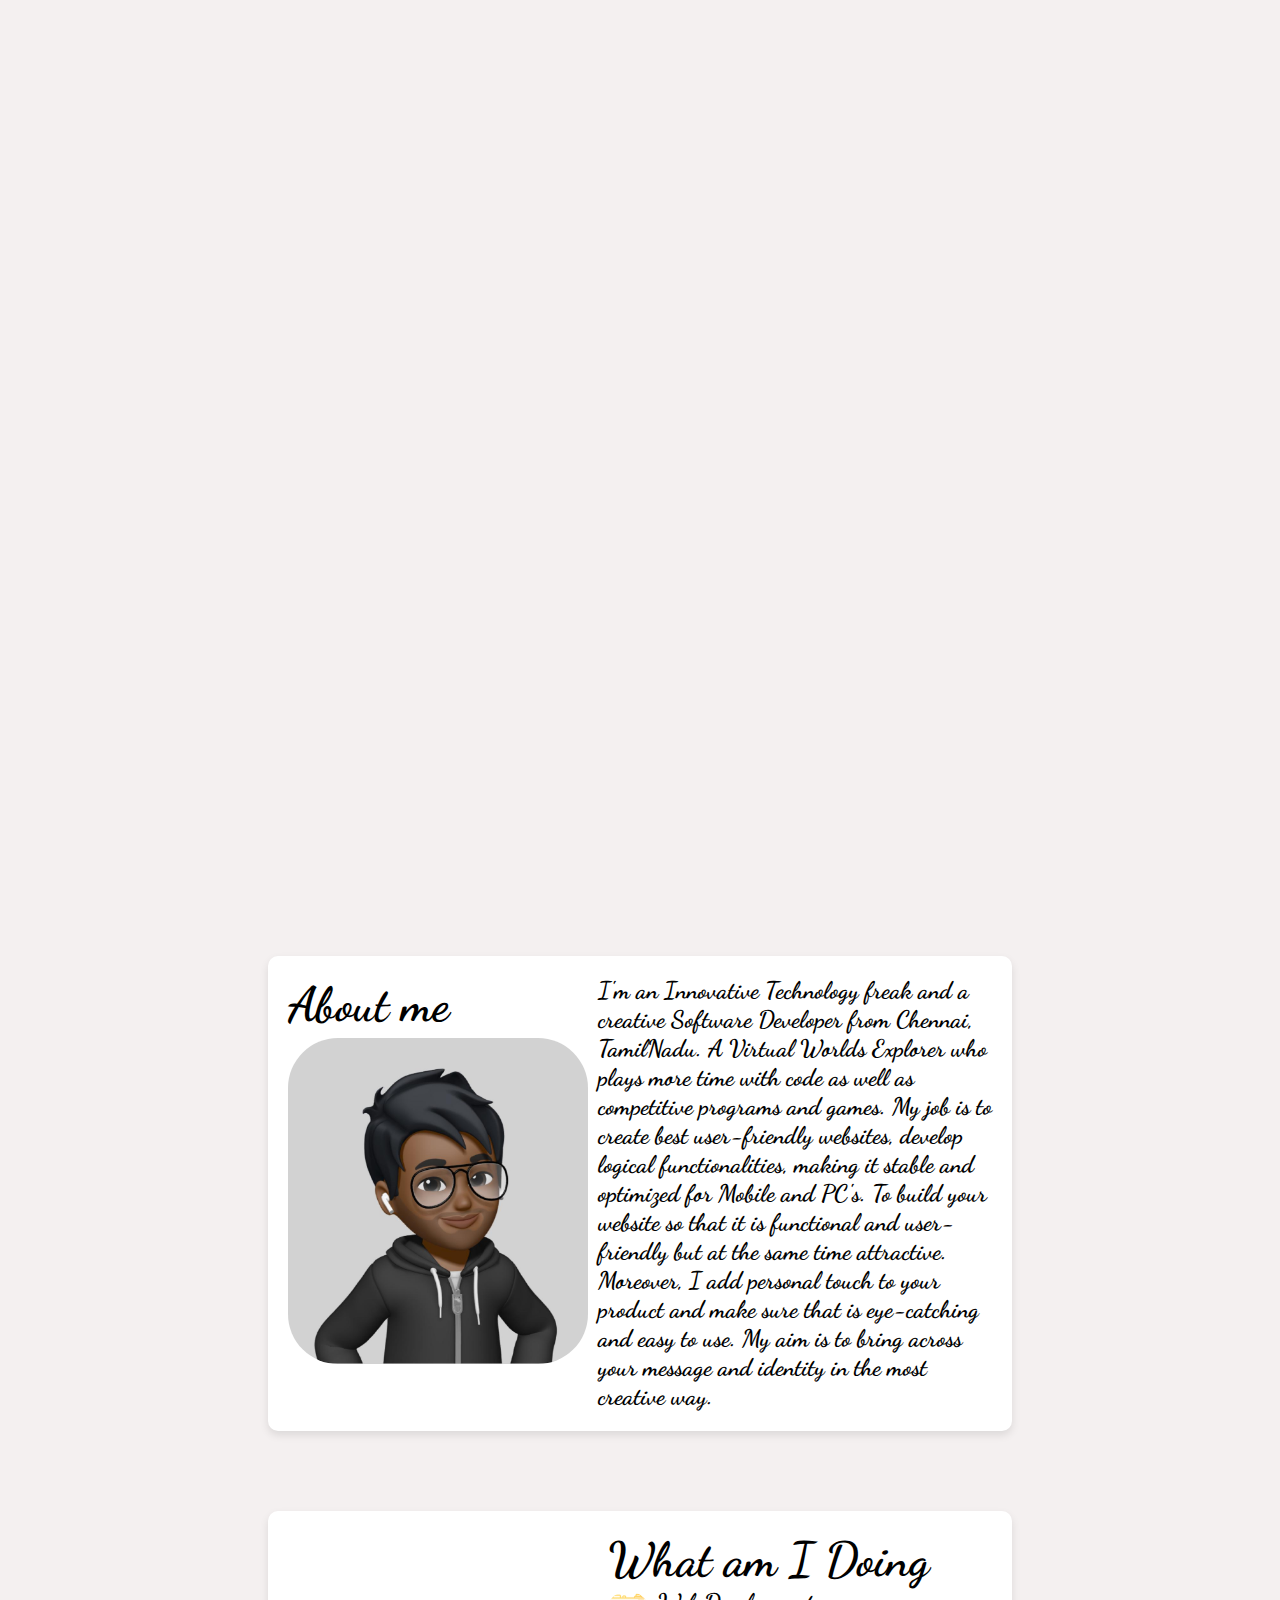
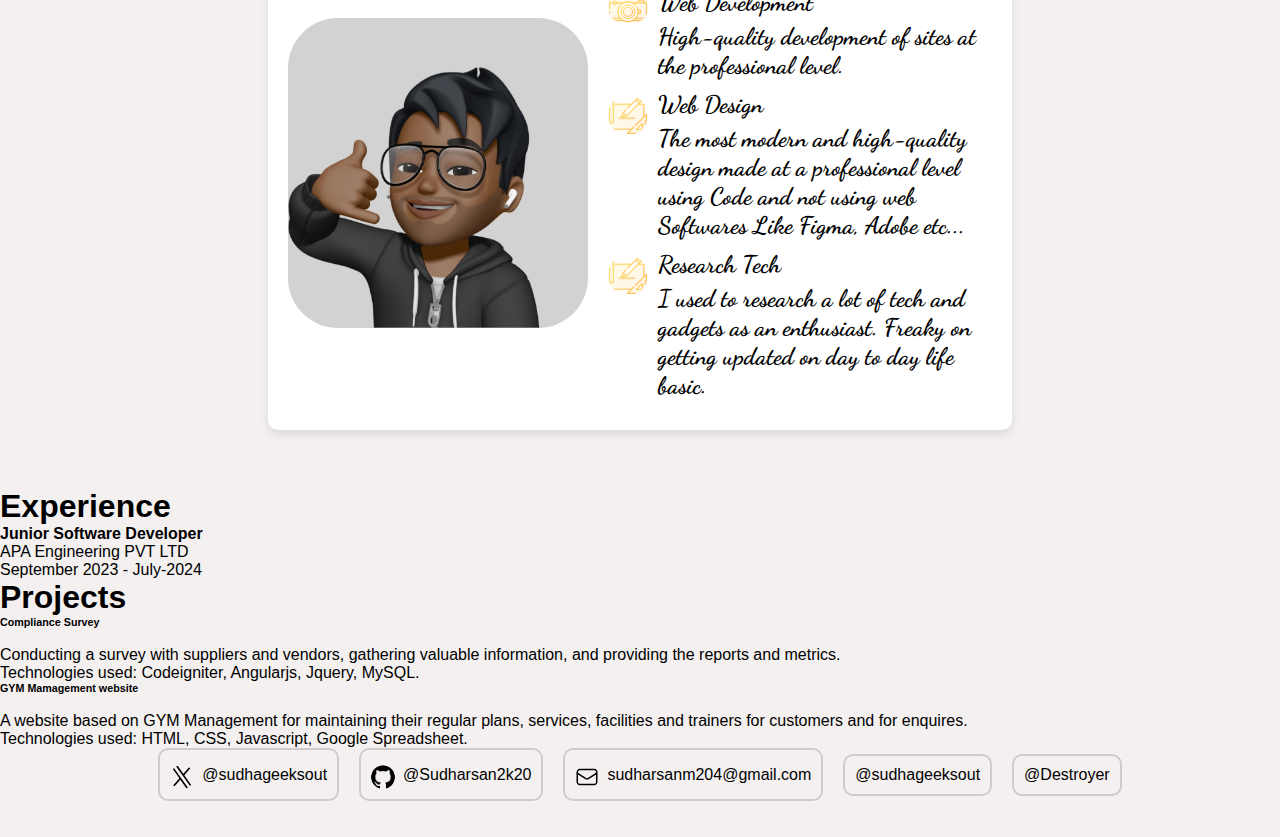
==== index.html @ 71eefd9c "Animating using animation engine on website" ====
<!DOCTYPE html>
<html>
    <head>
        <meta charset="UTF-8">
        <meta http-equiv="X-UA-Compatible" content="IE=edge">
        <meta name="viewport" content="width=device-width, initial-scale=1.0">
        <link rel="stylesheet" href="styles.css">
        <link rel="stylesheet" href="https://cdn.jsdelivr.net/npm/bootstrap@5.3.2/dist/css/bootstrap.min.css" integrity="sha384-T3c6CoIi6uLrA9TneNEoa7RxnatzjcDSCmG1MXxSR1GAsXEV/Dwwykc2MPK8M2HN" crossorigin="anonymous">
        <link rel="stylesheet" href="https://cdnjs.cloudflare.com/ajax/libs/font-awesome/6.5.2/css/all.min.css" integrity="sha512-SnH5WK+bZxgPHs44uWIX+LLJAJ9/2PkPKZ5QiAj6Ta86w+fsb2TkcmfRyVX3pBnMFcV7oQPJkl9QevSCWr3W6A==" crossorigin="anonymous" referrerpolicy="no-referrer" />
        <link rel="preconnect" href="https://fonts.googleapis.com">
        <link rel="preconnect" href="https://fonts.gstatic.com" crossorigin>
        <!-- <link href="https://fonts.googleapis.com/css2?family=Peralta&family=Recursive:wght@300..1000&display=swap" rel="stylesheet"> -->
        <link href="https://fonts.googleapis.com/css2?family=Dancing+Script:wght@400..700&family=Ubuntu:ital,wght@0,300;0,400;0,500;0,700;1,300;1,400;1,500;1,700&display=swap" rel="stylesheet">
        <script src="animation.js"></script>
      </head>
      <style>
        .contact-section {
    display: flex;
    justify-content: center;
    align-items: center;
    gap: 20px; /* Spacing between the contact items */
}
/* .contact-item{
  position: relative;
    overflow: hidden;
} */
.arrow {
    position: absolute;
    left: -30px; /* Start position off-screen */
    top: 50%; /* Center vertically */
    transform: translateY(-50%); /* Adjust to vertical center */
    transition: all 0.3s ease;
}
.contact-item a {
    display: flex;
    align-items: center;
    padding: 10px;
    border: 2px solid #ccc; /* Light gray border color */
    border-radius: 10px; /* Rounded corners */
    text-decoration: none; /* Remove underline from links */
    color: #000; /* Default text color */
    transition: all 0.3s ease; /* Smooth transition for hover effects */
}

.contact-item img {
    width: 24px; /* Icon size */
    height: 24px;
    margin-right: 8px; /* Space between the icon and text */
}

.contact-item .icon {
    font-size: 24px; /* Arrow icon size */
    margin-right: 8px; /* Space between the icon and text */
}

.contact-item span {
    font-size: 16px; /* Text size */
    color: #000; /* Text color */
}

.contact-item a:hover {
    border-color: #000; /* Border color on hover */
    background-color: #f5f5f5; /* Background color on hover */
    transform: scale(1.05); /* Slightly increase size on hover */
}

      </style>

    <body >
      <div class="d-flex flex-column justify-content-center w-100 h-100">

          <div class="d-flex flex-column justify-content-center align-items-center">
                  <div>
                    
                    <div class="apple pop-up slide-fade-in">
                        <div class="iphone-container">
                            <div class="iphone-screen">
                                <img src="./assets/images/profile.jpeg" alt="Your Photo" class="photo">
                            </div>
                            <div class="dynamic-island"></div>
                            <div class="button power-button"></div>
                            <div class="button volume-up"></div>
                            <div class="button volume-down"></div>
                        </div>
                    </div>
                    
                    
                  
                      <div class="pop-up slide-fade-in">
                          <div class="first-header col-lg-12 ">
                            <h1 class="intro">Hey there! It's Sudarsan here. I'm a 21 year old Software Developer, I do create website and play with them until I get bored.</h1> 
                          </div>
                      </div>
      
      
                      
                  <div class="info">
                      
                      <div class="my-doings">
                        <div class="memoji">
                          <h1>About me</h1>
                          <img src="./assets/images/Apple Memoji 2.jpeg" alt="dev icon" width="300">
                        </div>
                          
      
                          <p>
                              I'm an Innovative Technology freak and a creative Software Developer from Chennai, TamilNadu. 
                              A Virtual Worlds Explorer who plays more time with code as well as competitive programs and games.
                              My job is to create best user-friendly websites, develop logical functionalities, making it stable and optimized for Mobile and PC's.
                              To build your website so that it is functional and user-friendly but at the same time attractive. Moreover, I add personal touch to your product and make sure that is eye-catching and easy to use. My aim is to bring across your message and identity in the most creative way.
                          </p>
                          <p>
                              
                          </p>
                          
                      </div>
                      
                  </div>
                  
                      <div class="info1">
                        <div class="my-doings1">
                          <div class="memoji2">
                            <img src="./assets/images/Apple Memoji 1.jpeg" alt="dev icon" width="300">
                          </div>
                          <div>
                          <h1 style="font-style: bold;">What am I Doing</h1>
                          <ul>
                              <li>
                                  <div>
                                      <img src="./assets/images/icon-photo.svg" alt="dev icon" width="40">
                                  </div>
                                  <div>
                                      <h4>Web Development</h4>
                                      <p>High-quality development of sites at the professional level.</p>
                                  </div>
                              </li>
      
                              <li>
                                  <div>
                                      <img src="./assets/images/icon-design.svg" alt="tech search" width="40px">
                                  </div>
      
                                  <div>
                                      <h4>Web Design</h4>
                                      <p>The most modern and high-quality design made at a professional level using Code and not using web Softwares Like Figma, Adobe etc...</p>
                                  </div>
                              </li>
      
                              <li>
                                  <div>
                                      <img src="./assets/images/icon-design.svg" alt="tech search" width="40px">
                                  </div>
      
                                  <div>
                                      <h4>Research Tech</h4>
                                      <p>I used to research a lot of tech and gadgets as an enthusiast. Freaky on getting updated on day to day life basic.</p>
                                  </div>
                              </li>
                          </ul>
                          </div>
                        </div>
                      </div>
                  
      
                  
      
                  <div class="exp-details">
                      <img src="">
                      <h1>Experience</h1>
                      <ul>
                          <li>
                              <h4>Junior Software Developer</h4>
                              <p>APA Engineering PVT LTD</p>
                              <p>September 2023 - July-2024</p>
                          </li>
                          
                          
                          
                      </ul> 
                  </div>
      
                  <div class="">
                      
                      <h1>Projects</h1>
                      <ul>
                          <li>
                              
                              <h6>Compliance Survey</h6>
                              <img src="" alt="">
                              <ul>
                                  <li>
                                      <p>Conducting a survey with suppliers and vendors, gathering valuable information, and providing the reports and metrics.</p>
                                  </li>
                                  <li>
                                      <p>Technologies used: Codeigniter, Angularjs, Jquery, MySQL.</p>
                                  </li>
                              </ul>
                          </li>
                          <li>
                              <h6>GYM Mamagement website</h6>
                              <img src="" alt="">
                              <ul>
                                  <li>
                                      <p>A website based on GYM Management for maintaining their regular plans, services, facilities and trainers for customers and for enquires.</p>
                                  </li>
                                  <li>
                                      <p>Technologies used: HTML, CSS, Javascript, Google Spreadsheet.</p>
                                  </li>
                              </ul>
                          </li>
                      </ul>
                  </div>

                

                <div class="contact-section">
                  <div class="contact-item">
                      <a href="https://x.com/sudhageeksout" target="_blank">
                        <img src="assets/images/x.svg" alt="GitHub Icon">@sudhageeksout
                        <span class="arrow">→</span>
                      </a>
                  </div>
                  <div class="contact-item">
                      <a href="https://github.com/Sudharsan2k20" target="_blank">
                        <img src="assets/images/gh.png" alt="GitHub Icon">@Sudharsan2k20
                      </a>
                  </div>
                  <div class="contact-item">
                      <a href="mailto:sudharsanm204@gmail.com">
                          <img src="assets/images/mail.svg" alt="Email Icon">sudharsanm204@gmail.com
                      </a>
                  </div>
                  <div class="contact-item">
                    <a href="https://www.instagram.com/sudhageeksout/">
                      <i class="fa-brands fa-instagram" style="font-size: 20px;"></i>  @sudhageeksout
                    </a>
                </div>
                <div class="contact-item">
                  <a href="https://discord.com/users/707529597159342121">
                    <i class="fa-brands fa-discord" style="font-size: 20px;"></i> @Destroyer
                  </a>
              </div>
              </div><br><br>
      

    </div>
      
    </body>
</html>
---- styles.css ----
/* Style goes here*/
* {
    margin: 0;
    padding: 0;
    box-sizing: border-box;
  }
  body {
    font-family: "Inter", Arial, Helvetica, sans-serif;
    background: linear-gradient(-45deg,  #f4f0f0);
    background-size: 400% 400%;
    animation: gradient 15s ease infinite;
    justify-content: center;
  }
  
  img{
    border-radius: 50px;
    position:relative;
    margin-top: 5px;
    /* margin-bottom: 50px; */
  }

  /* @keyframes gradient {
    0% {
      background-position: 0% 50%;
    }
    50% {
      background-position: 100% 50%;
    }
    100% {
      background-position: 0% 50%;
    }
  } */
  .formbold-mb-5 {
    margin-bottom: 20px;
  }
  .formbold-pt-3 {
    padding-top: 12px;
  }
  .formbold-main-wrapper {
    display: flex;
    align-items: center;
    justify-content: center;
    padding: 48px;
  }

  .formbold-form-wrapper {
    margin: 0 auto;
    max-width: 550px;
    width: 100%;
  }
  .formbold-form-label {
    display: block;
    font-weight: 500;
    font-size: 16px;
    color: #07074d;
    margin-bottom: 12px;
  }
  .formbold-form-label-2 {
    font-weight: 600;
    font-size: 20px;
    margin-bottom: 20px;
  }

  .formbold-form-input {
    width: 100%;
    padding: 12px 24px;
    border-radius: 6px;
    border: 1px solid #e0e0e0;
    background: white;
    font-weight: 500;
    font-size: 16px;
    color: #6b7280;
    outline: none;
    resize: none;
  }
  .formbold-form-input:focus {
    border-color: #6a64f1;
    box-shadow: 0px 3px 8px rgba(0, 0, 0, 0.05);
  }

  .formbold-btn {
    text-align: center;
    font-size: 16px;
    border-radius: 6px;
    padding: 14px 32px;
    border: none;
    font-weight: 600;
    background-color: #6a64f1;
    color: white;
    width: 100%;
    cursor: pointer;
  }
  .formbold-btn:hover {
    box-shadow: 0px 3px 8px rgba(0, 0, 0, 0.05);
  }

  .formbold--mx-3 {
    margin-left: -12px;
    margin-right: -12px;
  }
  .formbold-px-3 {
    padding-left: 12px;
    padding-right: 12px;
  }
  .flex {
    display: flex;
  }
  .flex-wrap {
    flex-wrap: wrap;
  }
  .w-full {
    width: 100%;
  }
  @media (min-width: 540px) {
    .sm\:w-half {
      width: 50%;
    }
  }
  .my-doings{
    display: flex;
    flex-direction: row;
    font-family: "Dancing Script", cursive;
    font-optical-sizing: auto;
    font-weight: bolder;
    font-style: normal;
    font-size: 150%;
    width: 60%;
    background-color: #ffffff; /* Background color for the card */
    box-shadow: 0 4px 8px rgba(0, 0, 0, 0.1); /* Adding a subtle shadow to create a card effect */
    border-radius: 10px; /* Rounded corners */
    padding: 20px; /* Padding inside the card */
    margin: 20px 0; /* Margin around the card */
    
  }
  .info{
    display: flex;
    align-items: flex-start;
    justify-content: center;
    padding: 20px;
    margin-top: 25%;
 }
 .memoji{
  margin-right: 10px; /* Space between the image and the text */
    
}

  .my-doings1{
    display: flex;
    flex-direction: row;
    font-family: "Dancing Script", cursive;
    font-optical-sizing: auto;
    font-weight: bolder;
    font-style: normal;
    font-size: 150%;
    width: 60%;
    background-color: #ffffff; /* Background color for the card */
    box-shadow: 0 4px 8px rgba(0, 0, 0, 0.1); /* Adding a subtle shadow to create a card effect */
    border-radius: 10px; /* Rounded corners */
    padding: 20px; /* Padding inside the card */
    margin: 20px 0; /* Margin around the card */
  }

  .info1{
    display: flex;
    align-items: flex-start;
    justify-content: center;
    padding: 20px;
  }
  .memoji2{
    margin-right: 20px;
  }
  .my-doings1 > div {
    display: flex;
    flex-direction: column;
    justify-content: center;
}
.my-doings1 ul {
  list-style-type: none;
  padding-left: 0;
}
.my-doings1 li {
  display: flex;
  align-items: flex-start;
  margin-bottom: 10px;
}

.my-doings1 li img {
  margin-right: 10px;
}

.my-doings1 h4 {
  margin: 0;
}

.my-doings1 p {
  margin: 5px 0 0;
}
  
  ul {
    list-style-type: none;
    padding: 0;
    margin: 0;
  }

  .social-icons {
    width:20%;
    list-style-type: none;
    display: flex;
    justify-content: left;   
    font-size: 30px;
    margin-left: 7%;
    
  }
  .fa-instagram:hover{
    transition: transform 0.2s;
    transform: scale(1.2);
    color: #E4405F;
  }
  .fa-x-twitter:hover{
    transition: transform 0.2s;
    transform: scale(1.2);
  }
  .fa-github:hover{
    transition: transform 0.2s;
    transform: scale(1.2);
    color: #181717;
  }
  .fa-discord:hover{
    transition: transform 0.2s;
    transform: scale(1.2);
    color: #5865F2;
  }
  .social-icons li {
    position: relative;
    margin-right: 80px;     
  }
  .social-icons li a {
    text-decoration: none;  
    color: inherit;         
  }
  .social-icons li:last-child {
    margin-right: 0;        
  }

  @media (min-width: 992px) {
    .intro{
      width:50%;
      position: relative;
      top: -40%;
      margin-top: -35%;
      margin-left: 40%;
      padding-bottom: 30px;
      display: flex;
      justify-content: right;
      font-family: "Dancing Script", cursive;
    font-optical-sizing: auto;
    font-weight:bolder;
    font-style: normal;
    }
  }
  /* iphone container */
  @media (min-width: 992px) {
    .apple {
      width:30%;
      display: flex;
      justify-content: right;
      align-items: center;
      height: 100vh;
      margin: 0;
  }
}

.iphone-container {
    width: 300px;
    height: 600px;
    background-color: #1c1c1e;
    border-radius: 57px;
    box-shadow: 0 0 20px rgba(0,0,0,0.3);
    position: relative;
    overflow: hidden;
}
.iphone-screen {
    width: 290px;
    height: 590px;
    border-radius: 45px;
    overflow: hidden;
    position: absolute;
    top: 0.2px;
    left: 5px;
    bottom:2px;
}
.photo {
    width: 100%;
    height: 110%;
    
    object-fit: cover;
    object-position: 89% 20%;
}
.dynamic-island {
    width: 126px;
    height: 37px;
    background-color: #000;
    position: absolute;
    top: 20px; /* Reduced from 25px to 8px */
    left: 50%;
    transform: translateX(-50%);
    border-radius: 20px;
    z-index: 10;
}
.button {
    background-color: #1c1c1e;
    position: absolute;
}
.power-button {
    width: 3px;
    height: 80px;
    right: -3px;
    top: 120px;
    border-top-left-radius: 2px;
    border-bottom-left-radius: 2px;
}
.volume-up {
    width: 3px;
    height: 50px;
    left: -3px;
    top: 120px;
    border-top-right-radius: 2px;
    border-bottom-right-radius: 2px;
}
.volume-down {
    width: 3px;
    height: 50px;
    left: -3px;
    top: 180px;
    border-top-right-radius: 2px;
    border-bottom-right-radius: 2px;
}



@keyframes popup {
  0% { transform: scale(0.5); opacity: 0; }
  50% { transform: scale(1.2); opacity: 0.7; }
  100% { transform: scale(1); opacity: 1; }
}

.pop-up {
  animation: popup 1s ease-out;
  /* animation: forwards; */
  /* font-size: 24px;
  font-weight: bold;
  color: #333;
  display: inline-block; */
}

.navbar-brand .navbar-nav{
  position: sticky;
  z-index: 999;
  font-family: 'Ubuntu', sans-serif;
  /* font-size: 2.5rem; */
  font-weight:bold;
  /* width: 90%; */
  position: relative;
  padding-top: 10px;
  padding-left: 10%;
}

.nav-link{
  padding: 0 7%;
}
#navbar{
  width: 50%;
  justify-content: center;
}

/* glow animation */
.slide-fade-in {
  opacity: 0;
  transform: translateX(-100px); /* Starts off-screen to the left */
  animation: slideFadeBounce 1s ease-in forwards;
}

@keyframes slideFadeBounce {
  0% {
    opacity: 0;
    transform: translateX(-100px);
}
60% {
    opacity: 1;
    transform: translateX(15px); /* Slight bounce to the right */
}

80% {
    opacity: 1;
    transform: translateX(-5px); /* Slight bounce to the left */
}
100% {
    opacity: 1;
    transform: translateX(0); /* Final position */
}
}

.slide-fade-in {
  opacity: 0;
  transform: translateX(-100px); /* Starts off-screen to the left */
  animation: slideFadeIn 2s ease-in forwards;
}

@keyframes slideFadeIn {
  from {
      opacity: 0;
      transform: translateX(-100px);
  }
  to {
      opacity: 1;
      transform: translateX(0);
  }
}

/* Info centre */
.card {
  box-shadow: 0 4px 8px 0 rgba(0,0,0,0.2);
  transition: 0.3s;
  width: 40%;
  background-color: #23d5ab;
}

.card:hover {
  box-shadow: 0 8px 16px 0 rgba(0,0,0,0.2);
}

.container-det {
  padding: 2px 16px;
}




@keyframes bounce {
  0%, 100% {
      transform: translateY(0);
  }
  50% {
      transform: translateY(-20px);
  }
}
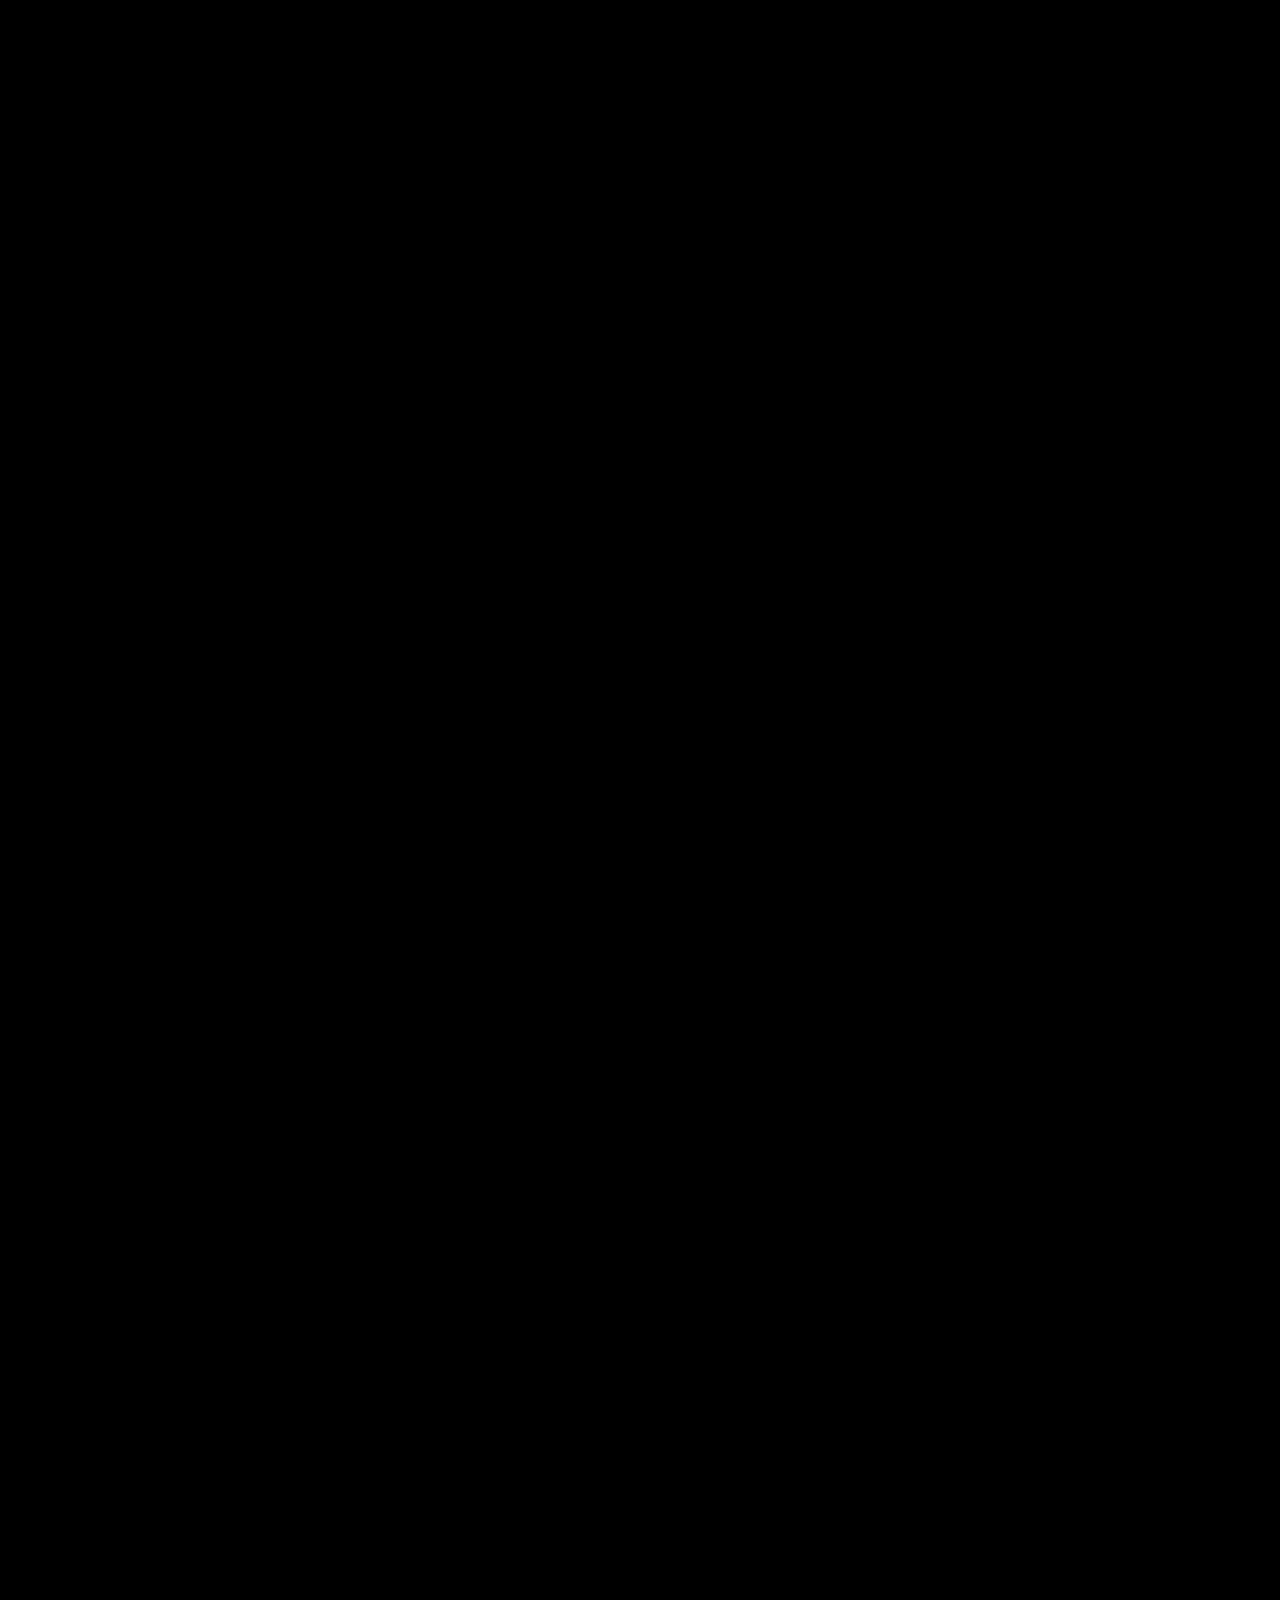
==== commit 1d13294e: "Animation engine" ====
--- a/index.html
+++ b/index.html
@@ -9,62 +9,10 @@
         <link rel="stylesheet" href="https://cdnjs.cloudflare.com/ajax/libs/font-awesome/6.5.2/css/all.min.css" integrity="sha512-SnH5WK+bZxgPHs44uWIX+LLJAJ9/2PkPKZ5QiAj6Ta86w+fsb2TkcmfRyVX3pBnMFcV7oQPJkl9QevSCWr3W6A==" crossorigin="anonymous" referrerpolicy="no-referrer" />
         <link rel="preconnect" href="https://fonts.googleapis.com">
         <link rel="preconnect" href="https://fonts.gstatic.com" crossorigin>
-        <!-- <link href="https://fonts.googleapis.com/css2?family=Peralta&family=Recursive:wght@300..1000&display=swap" rel="stylesheet"> -->
         <link href="https://fonts.googleapis.com/css2?family=Dancing+Script:wght@400..700&family=Ubuntu:ital,wght@0,300;0,400;0,500;0,700;1,300;1,400;1,500;1,700&display=swap" rel="stylesheet">
+        <script src="https://cdnjs.cloudflare.com/ajax/libs/jquery/3.7.1/jquery.min.js" integrity="sha512-v2CJ7UaYy4JwqLDIrZUI/4hqeoQieOmAZNXBeQyjo21dadnwR+8ZaIJVT8EE2iyI61OV8e6M8PP2/4hpQINQ/g==" crossorigin="anonymous" referrerpolicy="no-referrer"></script>
         <script src="animation.js"></script>
       </head>
-      <style>
-        .contact-section {
-    display: flex;
-    justify-content: center;
-    align-items: center;
-    gap: 20px; /* Spacing between the contact items */
-}
-/* .contact-item{
-  position: relative;
-    overflow: hidden;
-} */
-.arrow {
-    position: absolute;
-    left: -30px; /* Start position off-screen */
-    top: 50%; /* Center vertically */
-    transform: translateY(-50%); /* Adjust to vertical center */
-    transition: all 0.3s ease;
-}
-.contact-item a {
-    display: flex;
-    align-items: center;
-    padding: 10px;
-    border: 2px solid #ccc; /* Light gray border color */
-    border-radius: 10px; /* Rounded corners */
-    text-decoration: none; /* Remove underline from links */
-    color: #000; /* Default text color */
-    transition: all 0.3s ease; /* Smooth transition for hover effects */
-}
-
-.contact-item img {
-    width: 24px; /* Icon size */
-    height: 24px;
-    margin-right: 8px; /* Space between the icon and text */
-}
-
-.contact-item .icon {
-    font-size: 24px; /* Arrow icon size */
-    margin-right: 8px; /* Space between the icon and text */
-}
-
-.contact-item span {
-    font-size: 16px; /* Text size */
-    color: #000; /* Text color */
-}
-
-.contact-item a:hover {
-    border-color: #000; /* Border color on hover */
-    background-color: #f5f5f5; /* Background color on hover */
-    transform: scale(1.05); /* Slightly increase size on hover */
-}
-
-      </style>
 
     <body >
       <div class="d-flex flex-column justify-content-center w-100 h-100">
@@ -72,7 +20,7 @@
           <div class="d-flex flex-column justify-content-center align-items-center">
                   <div>
                     
-                    <div class="apple pop-up slide-fade-in">
+                    <div class="apple pop-up slide-fade-in content">
                         <div class="iphone-container">
                             <div class="iphone-screen">
                                 <img src="./assets/images/profile.jpeg" alt="Your Photo" class="photo">
@@ -86,7 +34,7 @@
                     
                     
                   
-                      <div class="pop-up slide-fade-in">
+                      <div class="pop-up slide-fade-in content">
                           <div class="first-header col-lg-12 ">
                             <h1 class="intro">Hey there! It's Sudarsan here. I'm a 21 year old Software Developer, I do create website and play with them until I get bored.</h1> 
                           </div>
@@ -94,9 +42,9 @@
       
       
                       
-                  <div class="info">
-                      
-                      <div class="my-doings">
+                  <div class="info content">
+                      
+                      <div class="my-doings submit">
                         <div class="memoji">
                           <h1>About me</h1>
                           <img src="./assets/images/Apple Memoji 2.jpeg" alt="dev icon" width="300">
@@ -117,7 +65,7 @@
                       
                   </div>
                   
-                      <div class="info1">
+                      <div class="info1 content">
                         <div class="my-doings1">
                           <div class="memoji2">
                             <img src="./assets/images/Apple Memoji 1.jpeg" alt="dev icon" width="300">
@@ -162,24 +110,27 @@
                       </div>
                   
       
-                  
-      
-                  <div class="exp-details">
-                      <img src="">
-                      <h1>Experience</h1>
-                      <ul>
-                          <li>
-                              <h4>Junior Software Developer</h4>
-                              <p>APA Engineering PVT LTD</p>
-                              <p>September 2023 - July-2024</p>
-                          </li>
-                          
-                          
-                          
-                      </ul> 
-                  </div>
-      
-                  <div class="">
+                      <div class="info content">
+                      
+                        <div class="my-doings3 submit">
+                            
+                          <h1>Experience</h1>
+                          <ul>
+                            <li>
+                                <h4>Junior Software Developer</h4>
+                                <p>APA Engineering PVT LTD</p>
+                                <p>September 2023 - July-2024</p>
+                            </li>
+                            
+                            
+                            
+                        </ul> 
+                            
+                        </div>
+                        
+                    </div>
+      
+                  <div class="content">
                       
                       <h1>Projects</h1>
                       <ul>
@@ -213,21 +164,22 @@
 
                 
 
-                <div class="contact-section">
+                <div class="contact-section content">
+                    <p>Contact</p>
                   <div class="contact-item">
                       <a href="https://x.com/sudhageeksout" target="_blank">
-                        <img src="assets/images/x.svg" alt="GitHub Icon">@sudhageeksout
+                        <i class="fa-brands fa-x-twitter" style="font-size: 20px;"></i>@sudhageeksout
                         <span class="arrow">→</span>
                       </a>
                   </div>
                   <div class="contact-item">
                       <a href="https://github.com/Sudharsan2k20" target="_blank">
-                        <img src="assets/images/gh.png" alt="GitHub Icon">@Sudharsan2k20
+                        <i class="fa-brands fa-github" style="font-size: 20px;"></i>@Sudharsan2k20
                       </a>
                   </div>
                   <div class="contact-item">
                       <a href="mailto:sudharsanm204@gmail.com">
-                          <img src="assets/images/mail.svg" alt="Email Icon">sudharsanm204@gmail.com
+                        <i class="fa-regular fa-envelope" style="font-size: 20px;"></i>sudharsanm204@gmail.com
                       </a>
                   </div>
                   <div class="contact-item">
@@ -244,6 +196,5 @@
       
 
     </div>
-      
     </body>
 </html>--- a/styles.css
+++ b/styles.css
@@ -7,12 +7,20 @@
   }
   body {
     font-family: "Inter", Arial, Helvetica, sans-serif;
-    background: linear-gradient(-45deg,  #f4f0f0);
+    background: linear-gradient(-45deg,#000, #000);
     background-size: 400% 400%;
     animation: gradient 15s ease infinite;
     justify-content: center;
   }
   
+  .content {
+    opacity: 0;
+    transition: opacity 2s ease-in-out;
+    /* margin: 50px 0; */
+    /* padding: 20px; */
+    
+    /* height: 100px; */
+}
   img{
     border-radius: 50px;
     position:relative;
@@ -120,10 +128,11 @@
   .my-doings{
     display: flex;
     flex-direction: row;
-    font-family: "Dancing Script", cursive;
+    font-family:  -apple-system, BlinkMacSystemFont, "Segoe UI", "Roboto", "Oxygen", "Ubuntu", "Cantarell", "Fira Sans", "Droid Sans", "Helvetica Neue", "Helvetica", "Arial", sans-serif;
     font-optical-sizing: auto;
-    font-weight: bolder;
-    font-style: normal;
+    
+    /* font-weight: bolder; */
+    font-style: italic;
     font-size: 150%;
     width: 60%;
     background-color: #ffffff; /* Background color for the card */
@@ -145,13 +154,13 @@
     
 }
 
-  .my-doings1{
+  .my-doings1, .my-doings3{
     display: flex;
     flex-direction: row;
-    font-family: "Dancing Script", cursive;
+    font-family:  -apple-system, BlinkMacSystemFont, "Segoe UI", "Roboto", "Oxygen", "Ubuntu", "Cantarell", "Fira Sans", "Droid Sans", "Helvetica Neue", "Helvetica", "Arial", sans-serif;
     font-optical-sizing: auto;
-    font-weight: bolder;
-    font-style: normal;
+    /* font-weight: bolder; */
+    font-style: italic;
     font-size: 150%;
     width: 60%;
     background-color: #ffffff; /* Background color for the card */
@@ -253,10 +262,11 @@
       padding-bottom: 30px;
       display: flex;
       justify-content: right;
-      font-family: "Dancing Script", cursive;
+      font-family:  -apple-system, BlinkMacSystemFont, "Segoe UI", "Roboto", "Oxygen", "Ubuntu", "Cantarell", "Fira Sans", "Droid Sans", "Helvetica Neue", "Helvetica", "Arial", sans-serif; 
     font-optical-sizing: auto;
-    font-weight:bolder;
-    font-style: normal;
+    color: white;
+    /* font-weight:bolder; */
+    font-style: italic;
     }
   }
   /* iphone container */
@@ -446,3 +456,50 @@
   }
 }
 
+.contact-section {
+  display: flex;
+  justify-content: center;
+  align-items: center;
+  gap: 20px; /* Spacing between the contact items */
+}
+.arrow {
+  position: absolute;
+  left: -30px; /* Start position off-screen */
+  top: 50%; /* Center vertically */
+  transform: translateY(-50%); /* Adjust to vertical center */
+  transition: all 0.3s ease;
+}
+.contact-item a {
+  display: flex;
+  align-items: center;
+  padding: 10px;
+  border: 2px solid #ccc; /* Light gray border color */
+  border-radius: 10px; /* Rounded corners */
+  text-decoration: none; /* Remove underline from links */
+  color:white; /* Default text color */
+  transition: all 0.3s ease; /* Smooth transition for hover effects */
+}
+
+.contact-item img {
+  width: 24px; /* Icon size */
+  height: 24px;
+  margin-right: 8px;
+  color: white; /* Space between the icon and text */
+}
+
+.contact-item .icon {
+  font-size: 24px; /* Arrow icon size */
+  margin-right: 8px; /* Space between the icon and text */
+}
+
+.contact-item span {
+  font-size: 16px; /* Text size */
+  color: black; /* Text color */
+}
+
+.contact-item a:hover {
+  border-color: #000; /* Border color on hover */
+  background-color: #f5f5f5; /* Background color on hover */
+  transform: scale(1.05); /* Slightly increase size on hover */
+  color: black;
+}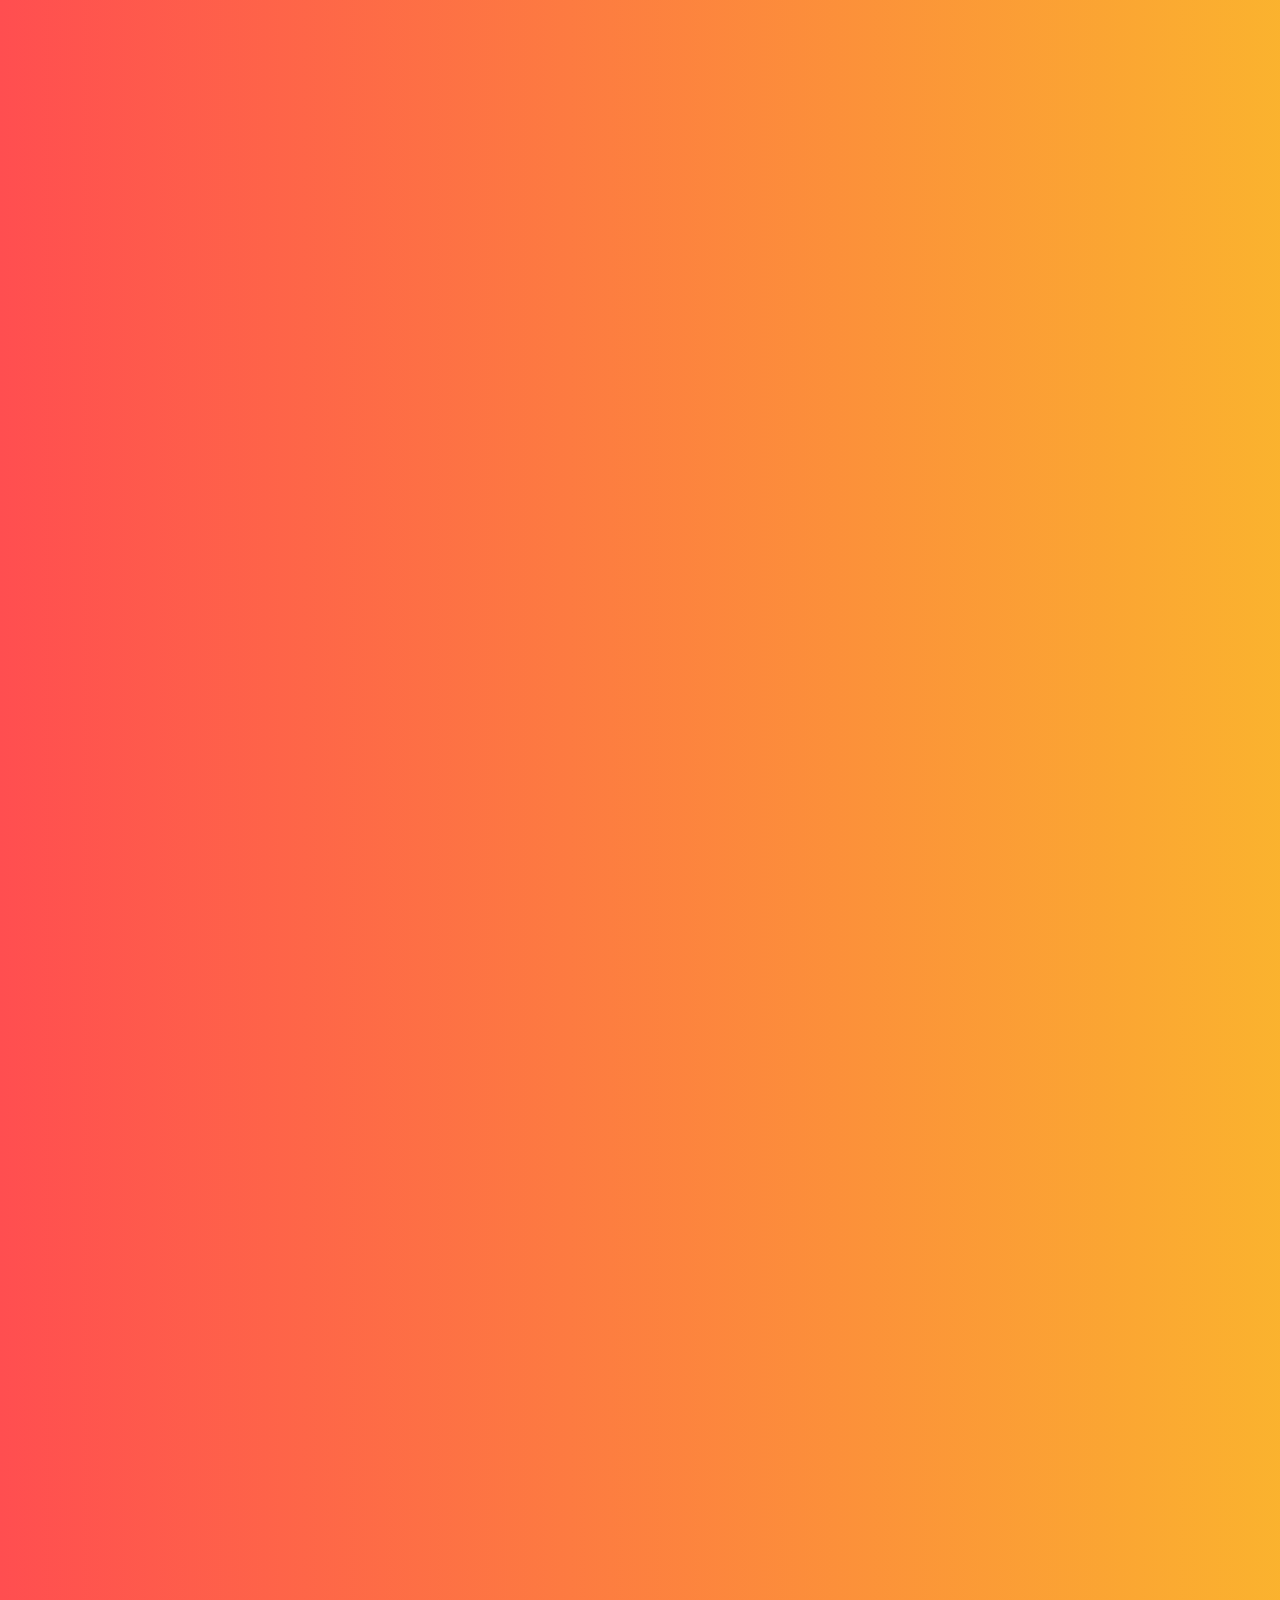
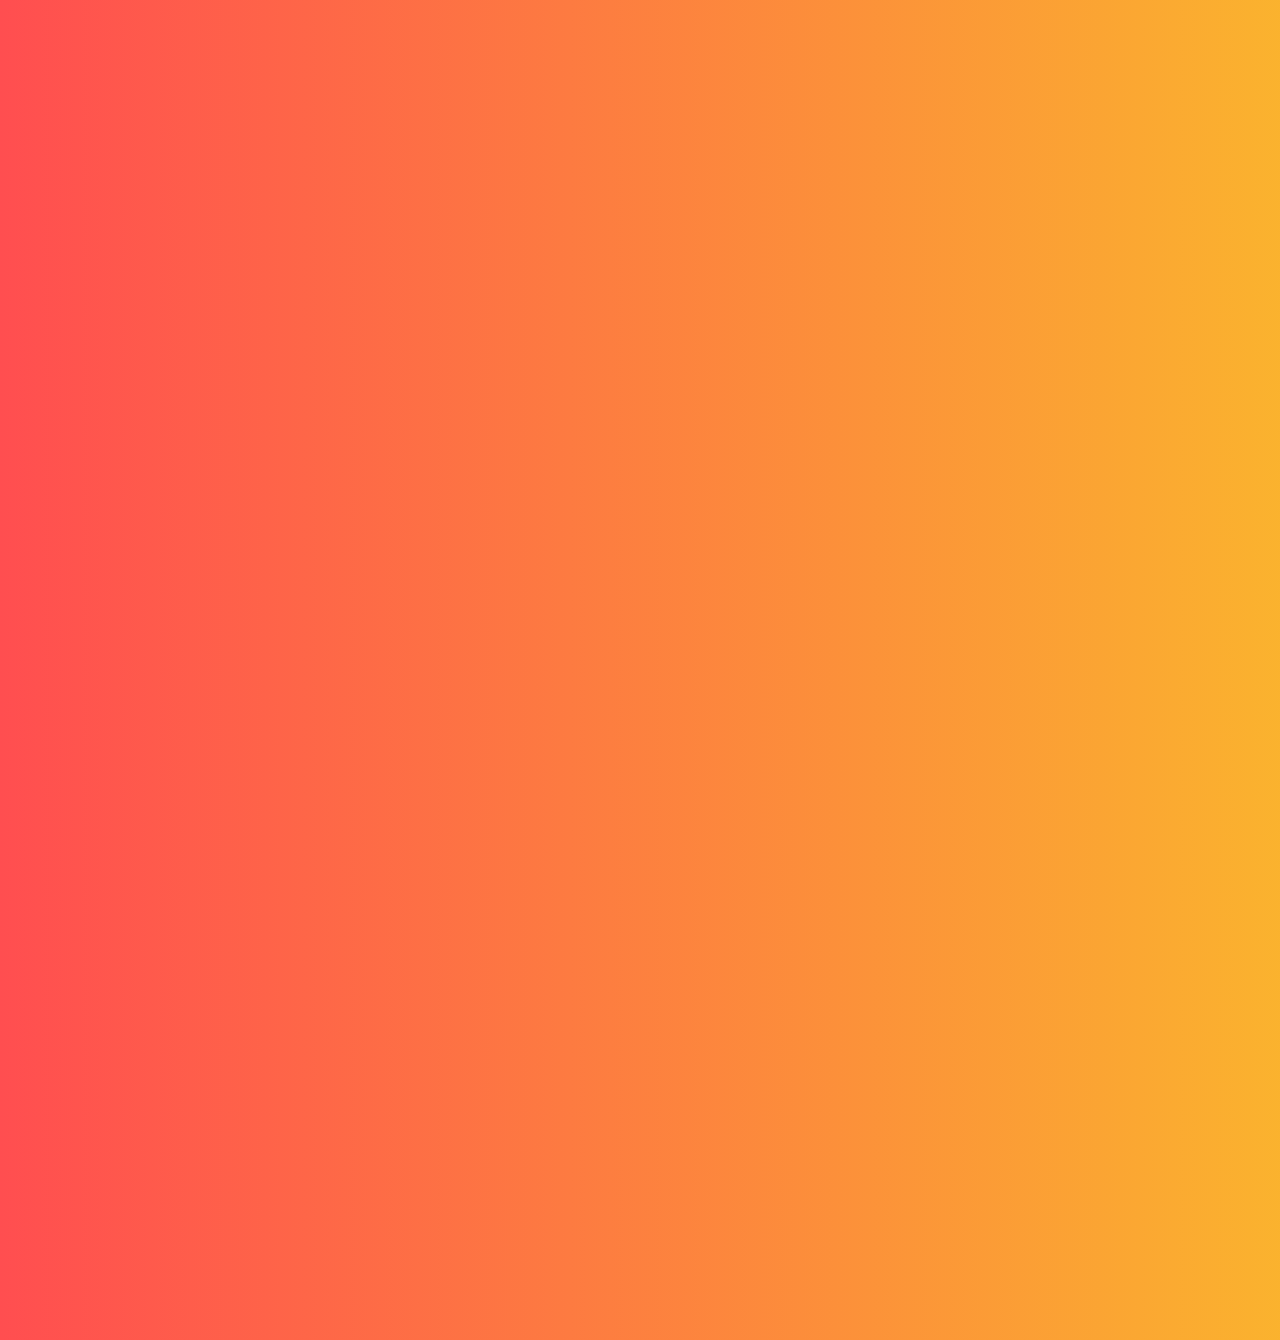
==== commit 0d74eb8d: "Personalized animation" ====
--- a/index.html
+++ b/index.html
@@ -110,15 +110,15 @@
                       </div>
                   
       
-                      <div class="info content">
+                      <div class="info1 content">
                       
-                        <div class="my-doings3 submit">
+                        <div class="my-doings1 submit">
                             
-                          <h1>Experience</h1>
+                          
                           <ul>
                             <li>
-                                <h4>Junior Software Developer</h4>
-                                <p>APA Engineering PVT LTD</p>
+                                <p>Worked as a Junior Software Developer at APA Engineering PVT LTD</p>
+                                <!-- <p>APA Engineering PVT LTD</p> -->
                                 <p>September 2023 - July-2024</p>
                             </li>
                             
@@ -165,11 +165,10 @@
                 
 
                 <div class="contact-section content">
-                    <p>Contact</p>
+                    
                   <div class="contact-item">
                       <a href="https://x.com/sudhageeksout" target="_blank">
                         <i class="fa-brands fa-x-twitter" style="font-size: 20px;"></i>@sudhageeksout
-                        <span class="arrow">→</span>
                       </a>
                   </div>
                   <div class="contact-item">
--- a/styles.css
+++ b/styles.css
@@ -7,7 +7,7 @@
   }
   body {
     font-family: "Inter", Arial, Helvetica, sans-serif;
-    background: linear-gradient(-45deg,#000, #000);
+    background: linear-gradient(90deg, #ff4e50, #f9d423, #ff00cc, #333399);
     background-size: 400% 400%;
     animation: gradient 15s ease infinite;
     justify-content: center;
@@ -28,7 +28,7 @@
     /* margin-bottom: 50px; */
   }
 
-  /* @keyframes gradient {
+  @keyframes gradient {
     0% {
       background-position: 0% 50%;
     }
@@ -38,7 +38,7 @@
     100% {
       background-position: 0% 50%;
     }
-  } */
+  }
   .formbold-mb-5 {
     margin-bottom: 20px;
   }
@@ -128,7 +128,7 @@
   .my-doings{
     display: flex;
     flex-direction: row;
-    font-family:  -apple-system, BlinkMacSystemFont, "Segoe UI", "Roboto", "Oxygen", "Ubuntu", "Cantarell", "Fira Sans", "Droid Sans", "Helvetica Neue", "Helvetica", "Arial", sans-serif;
+    /* font-family:  -apple-system, BlinkMacSystemFont, "Segoe UI", "Roboto", "Oxygen", "Ubuntu", "Cantarell", "Fira Sans", "Droid Sans", sans-serif; */
     font-optical-sizing: auto;
     
     /* font-weight: bolder; */
@@ -264,7 +264,7 @@
       justify-content: right;
       font-family:  -apple-system, BlinkMacSystemFont, "Segoe UI", "Roboto", "Oxygen", "Ubuntu", "Cantarell", "Fira Sans", "Droid Sans", "Helvetica Neue", "Helvetica", "Arial", sans-serif; 
     font-optical-sizing: auto;
-    color: white;
+    color: rgb(2, 0, 9);
     /* font-weight:bolder; */
     font-style: italic;
     }
@@ -457,6 +457,7 @@
 }
 
 .contact-section {
+  margin-top: 20%;
   display: flex;
   justify-content: center;
   align-items: center;
@@ -473,10 +474,10 @@
   display: flex;
   align-items: center;
   padding: 10px;
-  border: 2px solid #ccc; /* Light gray border color */
-  border-radius: 10px; /* Rounded corners */
+  border: 2px solid black; /* Light gray border color */
+  border-radius: 10px; 
   text-decoration: none; /* Remove underline from links */
-  color:white; /* Default text color */
+  color:black; /* Default text color */
   transition: all 0.3s ease; /* Smooth transition for hover effects */
 }
 
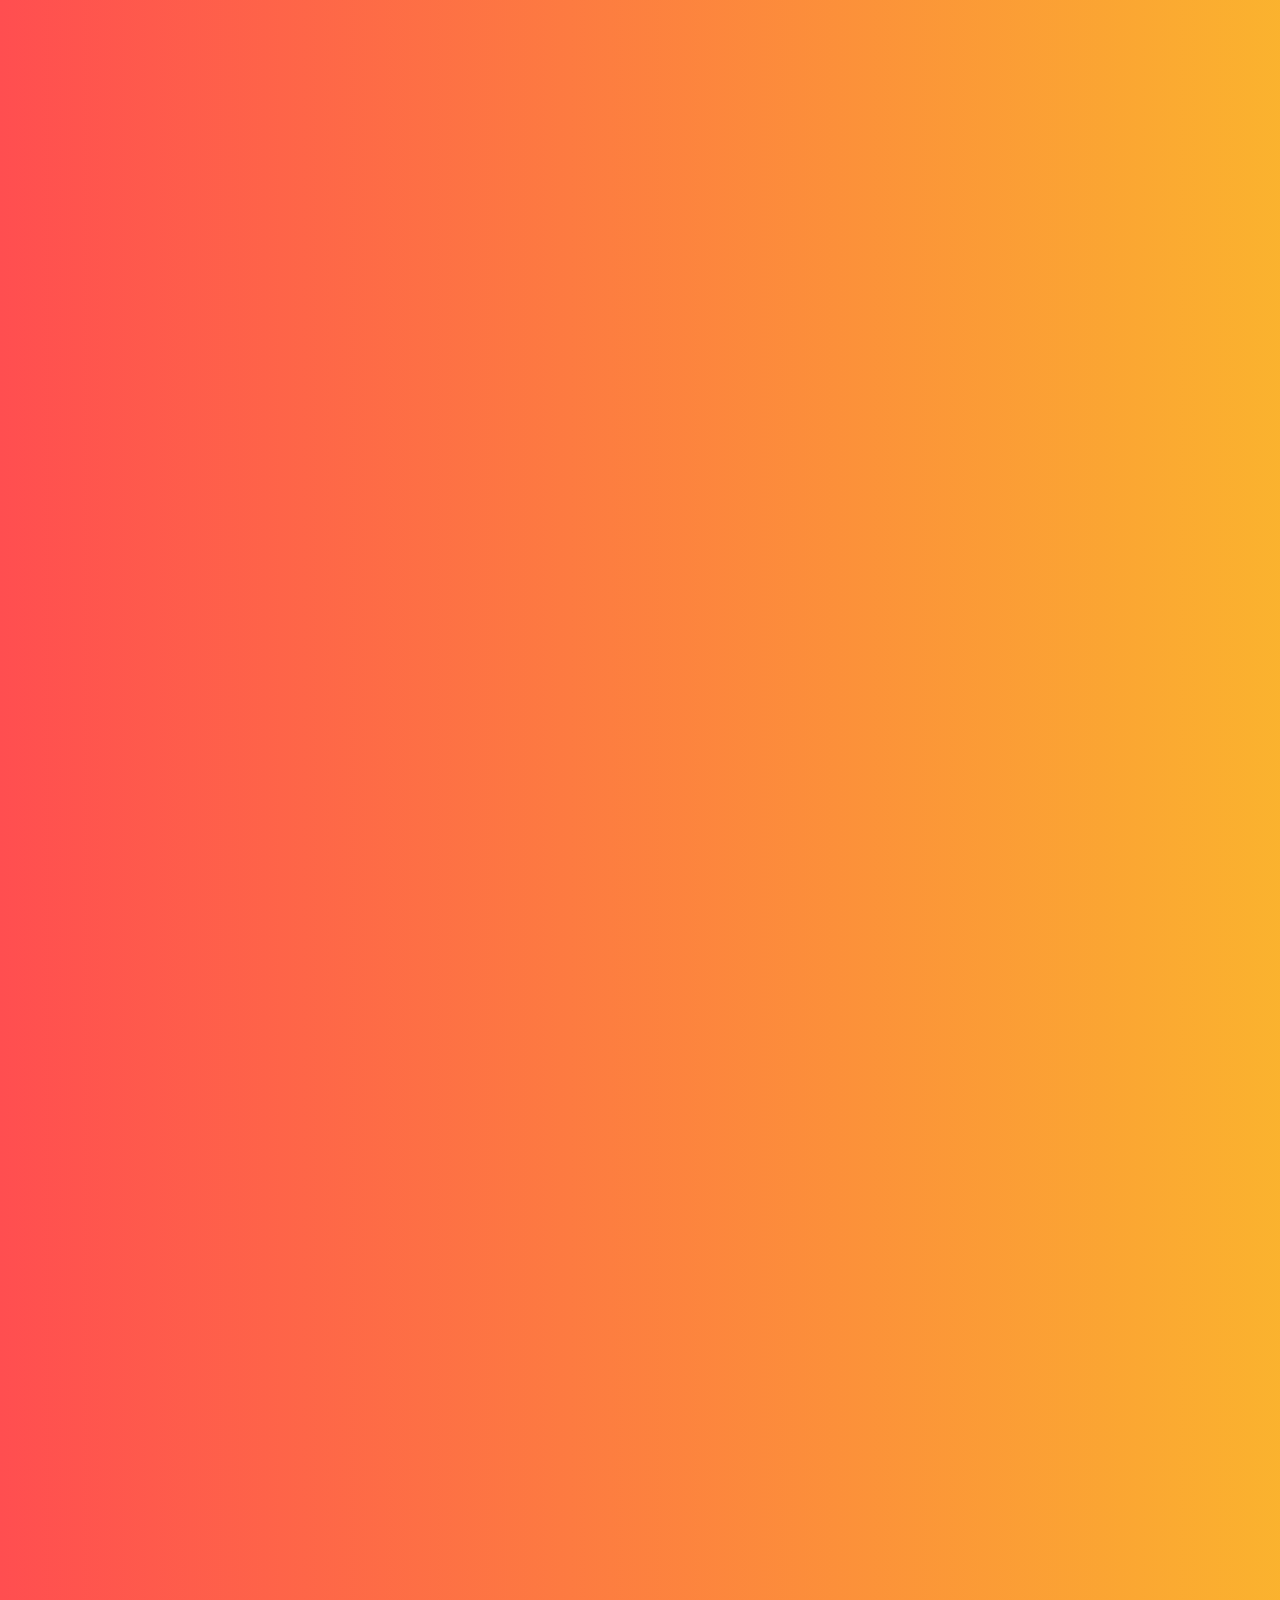
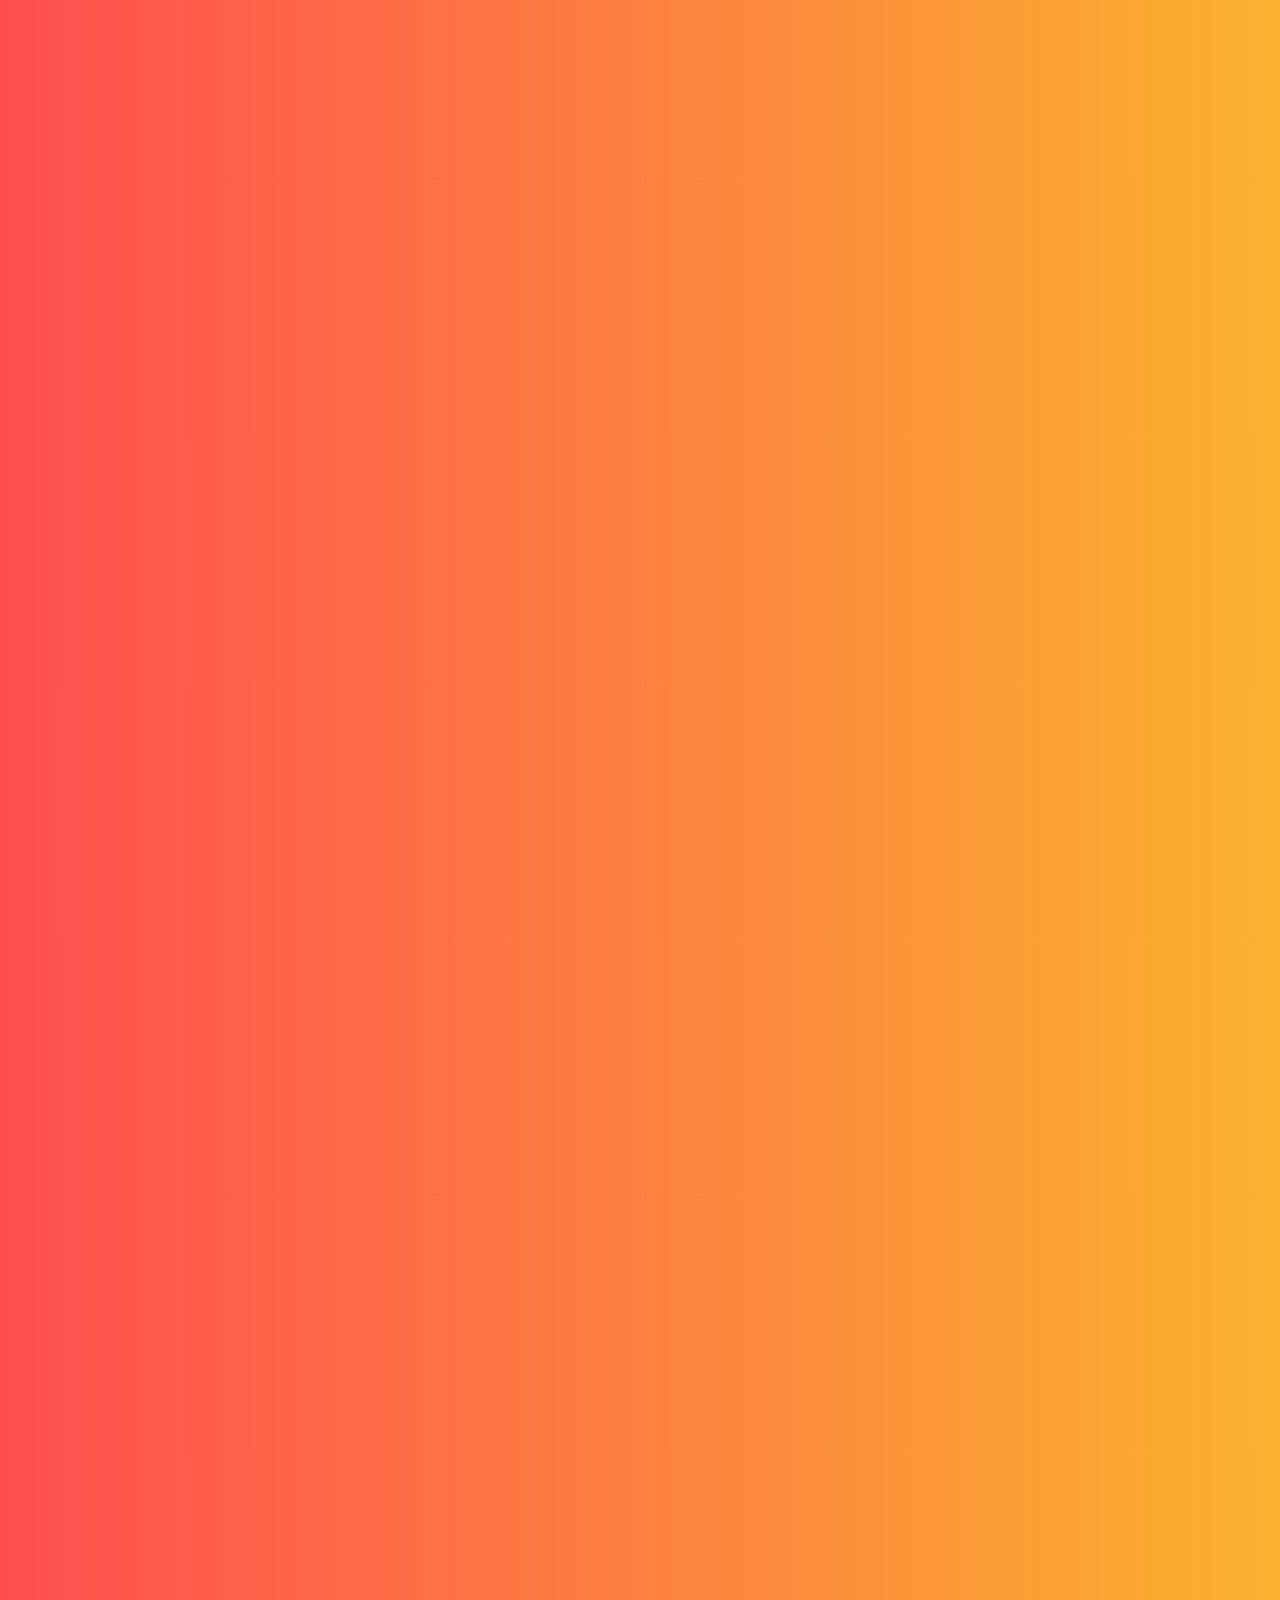
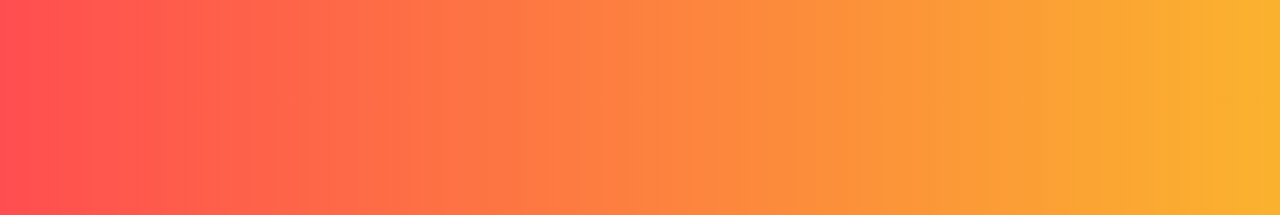
==== commit 1518761c: "Final commit for pc modification" ====
--- a/index.html
+++ b/index.html
@@ -12,7 +12,11 @@
         <link href="https://fonts.googleapis.com/css2?family=Dancing+Script:wght@400..700&family=Ubuntu:ital,wght@0,300;0,400;0,500;0,700;1,300;1,400;1,500;1,700&display=swap" rel="stylesheet">
         <script src="https://cdnjs.cloudflare.com/ajax/libs/jquery/3.7.1/jquery.min.js" integrity="sha512-v2CJ7UaYy4JwqLDIrZUI/4hqeoQieOmAZNXBeQyjo21dadnwR+8ZaIJVT8EE2iyI61OV8e6M8PP2/4hpQINQ/g==" crossorigin="anonymous" referrerpolicy="no-referrer"></script>
         <script src="animation.js"></script>
+        <title>Sudarsan</title>
       </head>
+      <style>
+        
+      </style>
 
     <body >
       <div class="d-flex flex-column justify-content-center w-100 h-100">
@@ -71,7 +75,7 @@
                             <img src="./assets/images/Apple Memoji 1.jpeg" alt="dev icon" width="300">
                           </div>
                           <div>
-                          <h1 style="font-style: bold;">What am I Doing</h1>
+                          <!-- <h1 style="font-style: bold;">I do...</h1> -->
                           <ul>
                               <li>
                                   <div>
@@ -109,12 +113,13 @@
                         </div>
                       </div>
                   
-      
+                      
+                      <section class="projects1 content">
+                        <h2>Experience</h2>
+                        <p>Well known in Backend Technical proficiency</p>
+                    </section>
                       <div class="info1 content">
-                      
                         <div class="my-doings1 submit">
-                            
-                          
                           <ul>
                             <li>
                                 <p>Worked as a Junior Software Developer at APA Engineering PVT LTD</p>
@@ -130,40 +135,42 @@
                         
                     </div>
       
-                  <div class="content">
-                      
-                      <h1>Projects</h1>
-                      <ul>
-                          <li>
-                              
-                              <h6>Compliance Survey</h6>
-                              <img src="" alt="">
-                              <ul>
-                                  <li>
-                                      <p>Conducting a survey with suppliers and vendors, gathering valuable information, and providing the reports and metrics.</p>
-                                  </li>
-                                  <li>
-                                      <p>Technologies used: Codeigniter, Angularjs, Jquery, MySQL.</p>
-                                  </li>
-                              </ul>
-                          </li>
-                          <li>
-                              <h6>GYM Mamagement website</h6>
-                              <img src="" alt="">
-                              <ul>
-                                  <li>
-                                      <p>A website based on GYM Management for maintaining their regular plans, services, facilities and trainers for customers and for enquires.</p>
-                                  </li>
-                                  <li>
-                                      <p>Technologies used: HTML, CSS, Javascript, Google Spreadsheet.</p>
-                                  </li>
-                              </ul>
-                          </li>
-                      </ul>
-                  </div>
+                    <section class="projects content">
+                        <h2>Projects</h2>
+                        <p>Here are a few projects I've worked on</p>
+                        <div class="project-cards">
+                            <div class="card">
+                                <img src="assets/images/maxxfitness.png" alt="Project Image">
+                                <h3>Maxx Fitness</h3>
+                                <p>A web application built for the purpose of by college project</p>
+                                <div class="tags">
+                                    <span>HTML</span><span>CSS</span><span>Bootstrap</span><span>Javascript</span><span>Jquery</span><span>Google SpreadsheetDB</span>
+                                </div>
+                                <div class="links">
+                                    <a href="https://sudharsan2k20.github.io/GYM_Management_Web/" class="live-demo">Live Demo</a>
+                                    <a href="https://github.com/Sudharsan2k20/GYM_Management_Web" class="demo">github</a>
+                                </div>
+                            </div>
+                            <div class="card">
+                                <img src="assets/images/Greencheck.png" alt="Project Image">
+                                <h3>Greencheck</h3>
+                                <p>Greencheck Software helps suppliers and vendors to take survey and collect valuable information and providing the reports and metrics</p>
+                                <div class="tags">
+                                    <span>PHP(Codeigniter)</span><span>AngularJS</span><span>Jquery</span><span>MySQL</span>
+                                </div>
+                                <div class="links">
+                                    <a href="https://apagreen.com/nti/" class="github">Demo</a>
+                                    
+                                </div>
+                            </div>
+                        </div>
+                    </section>
 
                 
-
+                    <section class="projects content">
+                        <h2>Contacts</h2>
+                        <p>The fastest way to reach me is via X(twitter) or Mail</p>
+                    </section>
                 <div class="contact-section content">
                     
                   <div class="contact-item">
--- a/styles.css
+++ b/styles.css
@@ -6,7 +6,7 @@
     box-sizing: border-box;
   }
   body {
-    font-family: "Inter", Arial, Helvetica, sans-serif;
+    font-family: Arial, sans-serif;
     background: linear-gradient(90deg, #ff4e50, #f9d423, #ff00cc, #333399);
     background-size: 400% 400%;
     animation: gradient 15s ease infinite;
@@ -128,18 +128,14 @@
   .my-doings{
     display: flex;
     flex-direction: row;
-    /* font-family:  -apple-system, BlinkMacSystemFont, "Segoe UI", "Roboto", "Oxygen", "Ubuntu", "Cantarell", "Fira Sans", "Droid Sans", sans-serif; */
     font-optical-sizing: auto;
-    
-    /* font-weight: bolder; */
-    font-style: italic;
     font-size: 150%;
     width: 60%;
-    background-color: #ffffff; /* Background color for the card */
-    box-shadow: 0 4px 8px rgba(0, 0, 0, 0.1); /* Adding a subtle shadow to create a card effect */
-    border-radius: 10px; /* Rounded corners */
-    padding: 20px; /* Padding inside the card */
-    margin: 20px 0; /* Margin around the card */
+    background-color: #ffffff; 
+    box-shadow: 0 4px 8px rgba(0, 0, 0, 0.1); 
+    border-radius: 10px; 
+    padding: 20px;
+    margin: 20px 0; 
     
   }
   .info{
@@ -150,24 +146,24 @@
     margin-top: 25%;
  }
  .memoji{
-  margin-right: 10px; /* Space between the image and the text */
+  margin-right: 10px; 
     
 }
 
   .my-doings1, .my-doings3{
     display: flex;
     flex-direction: row;
-    font-family:  -apple-system, BlinkMacSystemFont, "Segoe UI", "Roboto", "Oxygen", "Ubuntu", "Cantarell", "Fira Sans", "Droid Sans", "Helvetica Neue", "Helvetica", "Arial", sans-serif;
+    font-family:  Arial, sans-serif;
     font-optical-sizing: auto;
-    /* font-weight: bolder; */
-    font-style: italic;
+   
     font-size: 150%;
     width: 60%;
-    background-color: #ffffff; /* Background color for the card */
-    box-shadow: 0 4px 8px rgba(0, 0, 0, 0.1); /* Adding a subtle shadow to create a card effect */
-    border-radius: 10px; /* Rounded corners */
-    padding: 20px; /* Padding inside the card */
-    margin: 20px 0; /* Margin around the card */
+    background-color: #ffffff; 
+    box-shadow: 0 4px 8px rgba(0, 0, 0, 0.1); 
+    border-radius: 10px; 
+    padding: 20px; 
+    margin: 20px 0; 
+    margin-bottom:10px
   }
 
   .info1{
@@ -175,6 +171,7 @@
     align-items: flex-start;
     justify-content: center;
     padding: 20px;
+    margin-bottom: 50px;
   }
   .memoji2{
     margin-right: 20px;
@@ -191,7 +188,7 @@
 .my-doings1 li {
   display: flex;
   align-items: flex-start;
-  margin-bottom: 10px;
+  margin-bottom: 5px;
 }
 
 .my-doings1 li img {
@@ -262,11 +259,11 @@
       padding-bottom: 30px;
       display: flex;
       justify-content: right;
-      font-family:  -apple-system, BlinkMacSystemFont, "Segoe UI", "Roboto", "Oxygen", "Ubuntu", "Cantarell", "Fira Sans", "Droid Sans", "Helvetica Neue", "Helvetica", "Arial", sans-serif; 
+      font-family:  Arial, sans-serif;
     font-optical-sizing: auto;
     color: rgb(2, 0, 9);
     /* font-weight:bolder; */
-    font-style: italic;
+    
     }
   }
   /* iphone container */
@@ -457,7 +454,7 @@
 }
 
 .contact-section {
-  margin-top: 20%;
+  margin-top: 10px;
   display: flex;
   justify-content: center;
   align-items: center;
@@ -503,4 +500,110 @@
   background-color: #f5f5f5; /* Background color on hover */
   transform: scale(1.05); /* Slightly increase size on hover */
   color: black;
+}
+
+/* projects card holder */
+.projects {
+  font-family: Arial, sans-serif;
+/* background-color: #f4f4f4; */
+margin: 0;
+padding: 20px;
+text-align: center;
+margin-bottom: 40px;
+}
+
+
+.projects h2 {
+font-size: 36px;
+margin-bottom: 10px;
+}
+
+.projects p {
+font-size: 18px;
+color: #666;
+margin-bottom: 30px;
+}
+
+.project-cards {
+display: flex;
+justify-content: center;
+gap: 60px;
+flex-wrap: wrap;
+}
+
+.card {
+background-color: white;
+border-radius: 8px;
+box-shadow: 0 2px 5px rgba(0, 0, 0, 0.1);
+padding: 20px;
+max-width: 500px;
+text-align: left;
+}
+
+.card img {
+width: 100%;
+border-radius: 8px;
+margin-bottom: 15px;
+}
+
+.card h3 {
+font-size: 24px;
+margin-bottom: 10px;
+}
+
+.card p {
+color: #666;
+font-size: 16px;
+margin-bottom: 15px;
+}
+
+.tags {
+display: flex;
+flex-wrap: wrap;
+gap: 10px;
+margin-bottom: 15px;
+}
+
+.tags span {
+background-color: #e1e5e9;
+color: #333;
+padding: 5px 10px;
+border-radius: 5px;
+font-size: 14px;
+}
+
+.links a {
+display: inline-block;
+margin-right: 10px;
+padding: 10px 20px;
+border-radius: 5px;
+color: white;
+text-decoration: none;
+font-size: 14px;
+}
+
+.live-demo {
+background-color: #28a745;
+}
+
+.demo, .github {
+background-color: #007bff;
+}
+
+.projects1 h2{
+  padding-top: 30px;
+  font-size: 36px;
+margin-bottom: 10px;
+font-family: Arial, sans-serif;
+/* background-color: #f4f4f4; */
+margin: 0;
+padding: 20px;
+text-align: center;
+
+}
+.projects1 p {
+  font-size: 18px;
+  color: #666;
+  margin-bottom: 30px;
+  text-align: center;
 }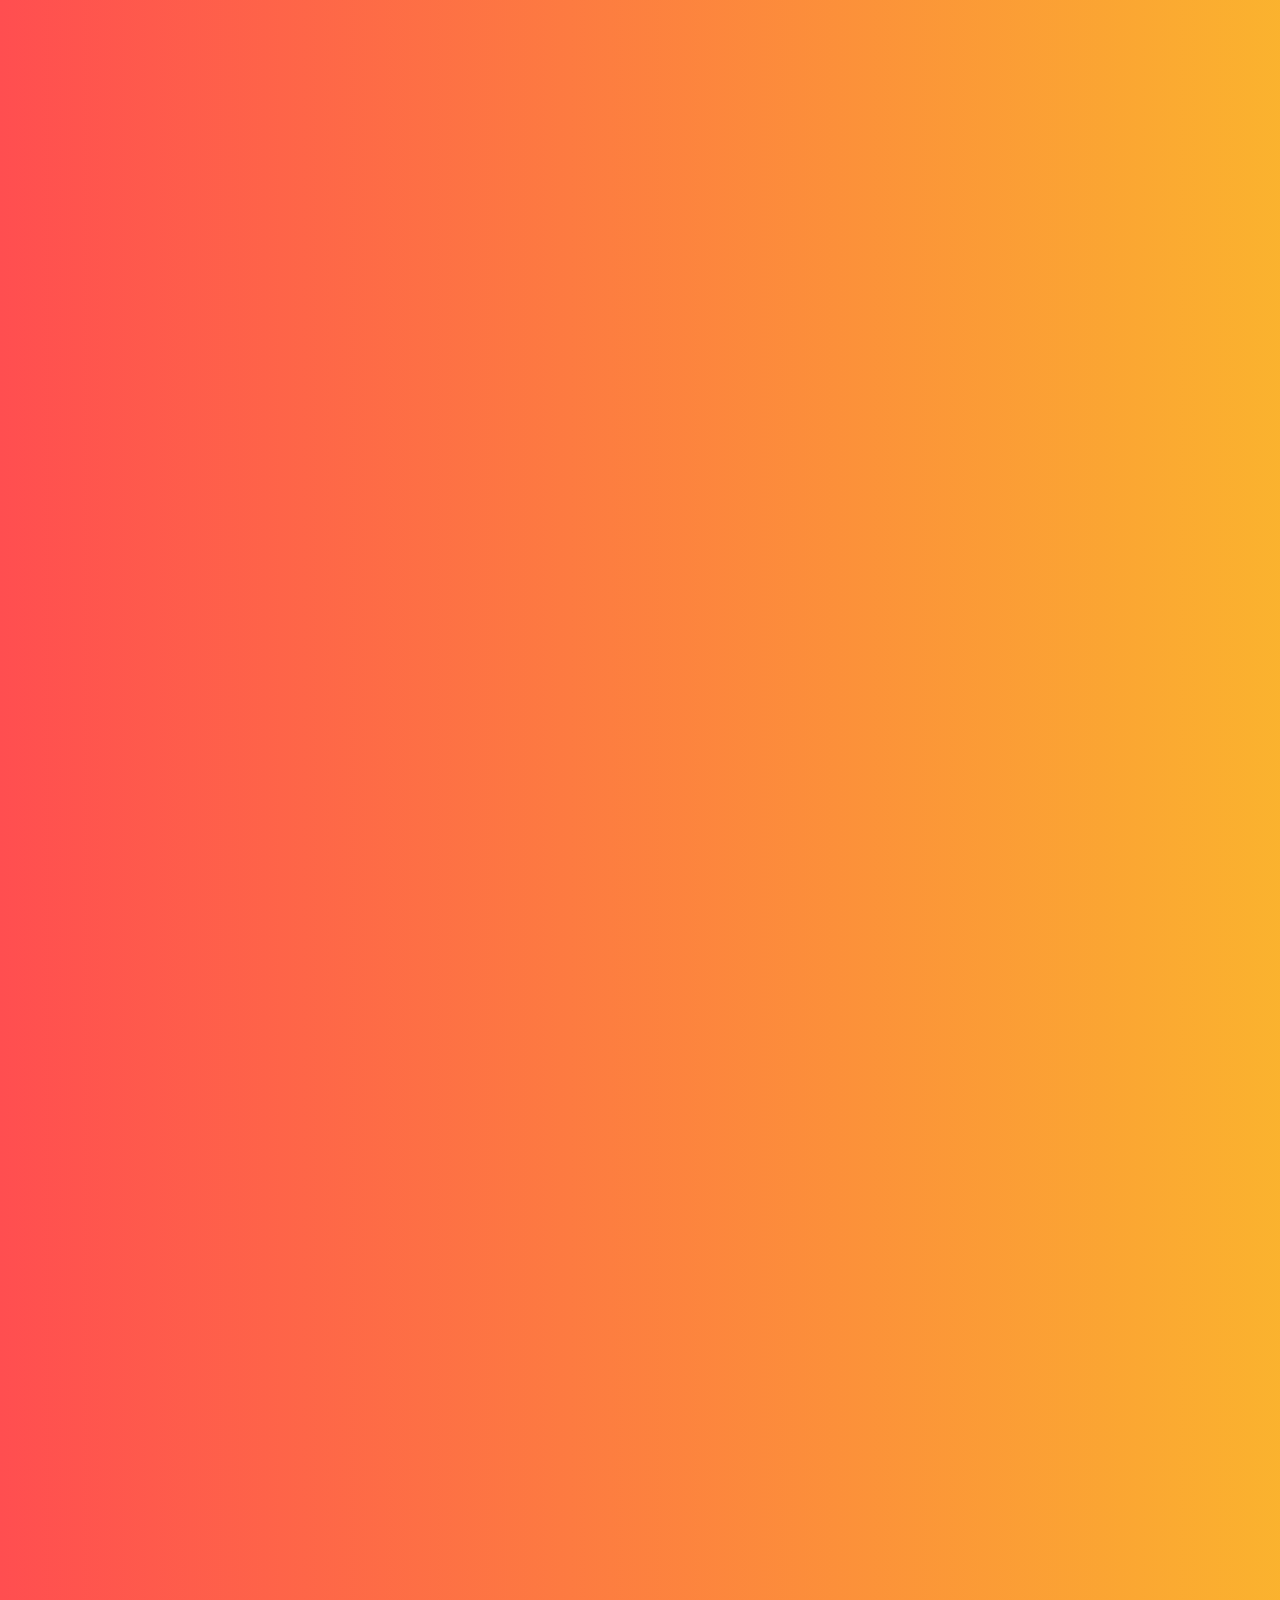
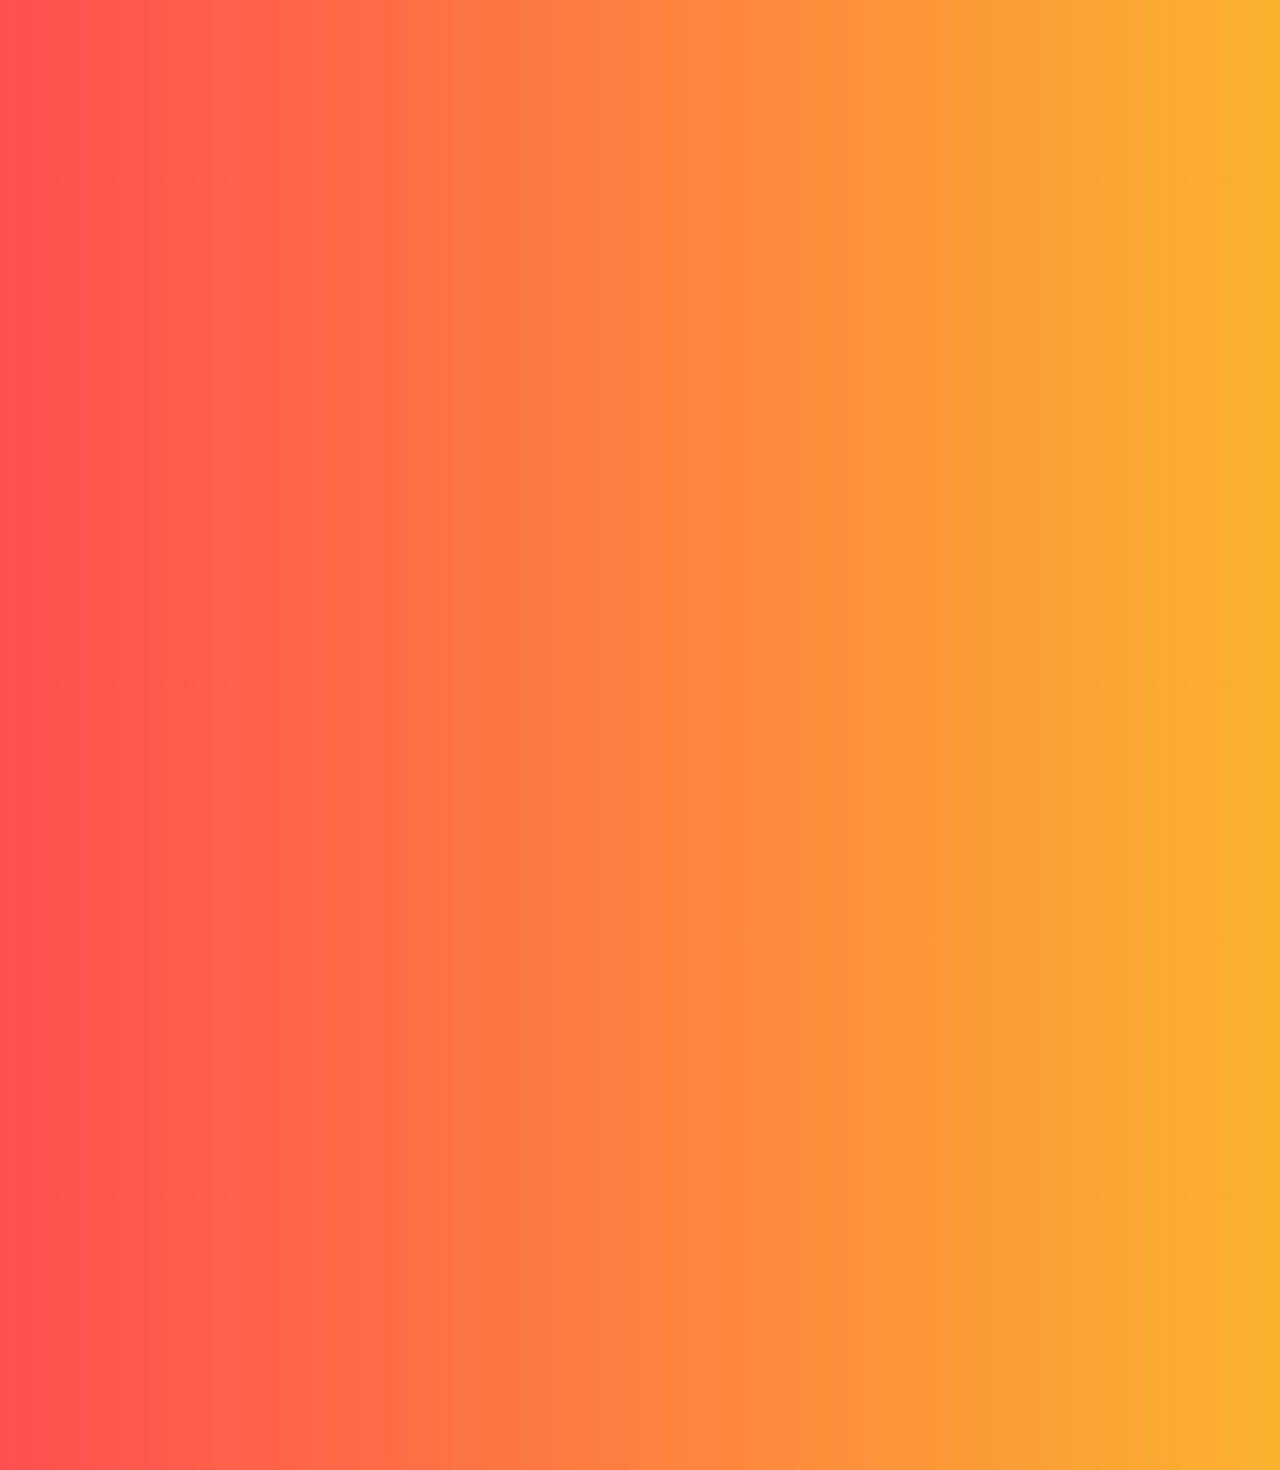
==== commit 07b6f10a: "Mobile responsive" ====
--- a/index.html
+++ b/index.html
@@ -5,6 +5,7 @@
         <meta http-equiv="X-UA-Compatible" content="IE=edge">
         <meta name="viewport" content="width=device-width, initial-scale=1.0">
         <link rel="stylesheet" href="styles.css">
+        <link rel="stylesheet" href="mobile.css">
         <link rel="stylesheet" href="https://cdn.jsdelivr.net/npm/bootstrap@5.3.2/dist/css/bootstrap.min.css" integrity="sha384-T3c6CoIi6uLrA9TneNEoa7RxnatzjcDSCmG1MXxSR1GAsXEV/Dwwykc2MPK8M2HN" crossorigin="anonymous">
         <link rel="stylesheet" href="https://cdnjs.cloudflare.com/ajax/libs/font-awesome/6.5.2/css/all.min.css" integrity="sha512-SnH5WK+bZxgPHs44uWIX+LLJAJ9/2PkPKZ5QiAj6Ta86w+fsb2TkcmfRyVX3pBnMFcV7oQPJkl9QevSCWr3W6A==" crossorigin="anonymous" referrerpolicy="no-referrer" />
         <link rel="preconnect" href="https://fonts.googleapis.com">
--- a/mobile.css
+++ b/mobile.css
@@ -0,0 +1,441 @@
+* {
+    margin: 0;
+    padding: 0;
+    box-sizing: border-box;
+}
+body {
+    font-family: Arial, sans-serif;
+    background: linear-gradient(90deg, #ff4e50, #f9d423, #ff00cc, #333399);
+    background-size: 400% 400%;
+    animation: gradient 15s ease infinite;
+    display: flex;
+    justify-content: center;
+    padding: 20px;
+}
+
+.content {
+    opacity: 0;
+    transition: opacity 2s ease-in-out;
+    width: 100%;
+}
+
+img {
+    border-radius: 50px;
+    position: relative;
+    margin-top: 5px;
+    max-width: 100%;
+}
+
+@keyframes gradient {
+    0% {
+        background-position: 0% 50%;
+    }
+    50% {
+        background-position: 100% 50%;
+    }
+    100% {
+        background-position: 0% 50%;
+    }
+}
+
+.formbold-mb-5 {
+    margin-bottom: 20px;
+}
+
+.formbold-pt-3 {
+    padding-top: 12px;
+}
+
+.formbold-main-wrapper {
+    display: flex;
+    align-items: center;
+    justify-content: center;
+    padding: 48px 20px;
+}
+
+.formbold-form-wrapper {
+    margin: 0 auto;
+    max-width: 100%;
+    width: 100%;
+    padding: 0 20px;
+}
+
+.formbold-form-label {
+    display: block;
+    font-weight: 500;
+    font-size: 16px;
+    color: #07074d;
+    margin-bottom: 12px;
+}
+
+.formbold-form-label-2 {
+    font-weight: 600;
+    font-size: 20px;
+    margin-bottom: 20px;
+}
+
+.formbold-form-input {
+    width: 100%;
+    padding: 12px 24px;
+    border-radius: 6px;
+    border: 1px solid #e0e0e0;
+    background: white;
+    font-weight: 500;
+    font-size: 16px;
+    color: #6b7280;
+    outline: none;
+    resize: none;
+}
+
+.formbold-form-input:focus {
+    border-color: #6a64f1;
+    box-shadow: 0px 3px 8px rgba(0, 0, 0, 0.05);
+}
+
+.formbold-btn {
+    text-align: center;
+    font-size: 16px;
+    border-radius: 6px;
+    padding: 14px 32px;
+    border: none;
+    font-weight: 600;
+    background-color: #6a64f1;
+    color: white;
+    width: 100%;
+    cursor: pointer;
+}
+
+.formbold-btn:hover {
+    box-shadow: 0px 3px 8px rgba(0, 0, 0, 0.05);
+}
+
+.formbold--mx-3 {
+    margin-left: -12px;
+    margin-right: -12px;
+}
+
+.formbold-px-3 {
+    padding-left: 12px;
+    padding-right: 12px;
+}
+
+.flex {
+    display: flex;
+}
+
+.flex-wrap {
+    flex-wrap: wrap;
+}
+
+.w-full {
+    width: 100%;
+}
+
+@media (min-width: 540px) {
+    .sm\:w-half {
+        width: 50%;
+    }
+}
+
+.my-doings,
+.my-doings1,
+.my-doings3 {
+    display: flex;
+    flex-direction: row;
+    font-size: 1.5rem;
+    width: 100%;
+    background-color: #ffffff;
+    box-shadow: 0 4px 8px rgba(0, 0, 0, 0.1);
+    border-radius: 10px;
+    padding: 20px;
+    margin: 20px 0;
+    flex-direction: column;
+    align-items: center;
+}
+
+.info,
+.info1 {
+    display: flex;
+    align-items: center;
+    justify-content: center;
+    padding: 20px;
+}
+
+.memoji,
+.memoji2 {
+    margin-right: 10px;
+}
+
+.my-doings1 > div {
+    display: flex;
+    flex-direction: column;
+    justify-content: center;
+}
+
+.my-doings1 ul {
+    list-style-type: none;
+    padding-left: 0;
+}
+
+.my-doings1 li {
+    display: flex;
+    align-items: flex-start;
+    margin-bottom: 5px;
+}
+
+.my-doings1 li img {
+    margin-right: 10px;
+}
+
+.my-doings1 h4 {
+    margin: 0;
+}
+
+.my-doings1 p {
+    margin: 5px 0 0;
+}
+
+ul {
+    list-style-type: none;
+    padding: 0;
+    margin: 0;
+}
+
+.social-icons {
+    width: 100%;
+    list-style-type: none;
+    display: flex;
+    justify-content: center;
+    font-size: 30px;
+}
+
+.social-icons li {
+    position: relative;
+    margin-right: 20px;
+}
+
+.social-icons li:last-child {
+    margin-right: 0;
+}
+
+.social-icons li a {
+    text-decoration: none;
+    color: inherit;
+}
+
+@media (min-width: 992px) {
+    .intro {
+        width: 100%;
+        display: flex;
+        justify-content: center;
+        align-items: center;
+        margin: 0;
+        padding: 0;
+        font-size: 1.5rem;
+    }
+}
+
+@media (min-width: 992px) {
+    .apple {
+        width: 100%;
+        display: flex;
+        justify-content: center;
+        align-items: center;
+        height: auto;
+    }
+}
+
+.iphone-container {
+    width: 100%;
+    max-width: 300px;
+    height: auto;
+    max-height: 600px;
+    background-color: #1c1c1e;
+    border-radius: 57px;
+    box-shadow: 0 0 20px rgba(0,0,0,0.3);
+    position: relative;
+    overflow: hidden;
+    margin: 20px auto;
+}
+
+.iphone-screen {
+    width: 100%;
+    max-width: 290px;
+    height: 100%;
+    max-height: 590px;
+    border-radius: 45px;
+    overflow: hidden;
+    position: absolute;
+    top: 0.2px;
+    left: 5px;
+}
+
+.photo {
+    width: 100%;
+    height: auto;
+    object-fit: cover;
+}
+
+.dynamic-island {
+    width: 126px;
+    height: 37px;
+    background-color: #000;
+    position: absolute;
+    top: 20px;
+    left: 50%;
+    transform: translateX(-50%);
+    border-radius: 20px;
+    z-index: 10;
+}
+
+.button {
+    background-color: #1c1c1e;
+    position: absolute;
+}
+
+.power-button,
+.volume-up,
+.volume-down {
+    width: 3px;
+    background-color: #000;
+}
+
+.power-button {
+    height: 80px;
+    right: -3px;
+    top: 120px;
+    border-top-left-radius: 2px;
+    border-bottom-left-radius: 2px;
+}
+
+.volume-up {
+    height: 50px;
+    left: -3px;
+    top: 120px;
+    border-top-right-radius: 2px;
+    border-bottom-right-radius: 2px;
+}
+
+.volume-down {
+    height: 50px;
+    left: -3px;
+    top: 180px;
+    border-top-right-radius: 2px;
+    border-bottom-right-radius: 2px;
+}
+
+@keyframes popup {
+    0% { transform: scale(0.5); opacity: 0; }
+    50% { transform: scale(1.2); opacity: 0.7; }
+    100% { transform: scale(1); opacity: 1; }
+}
+
+.pop-up {
+    animation: popup 1s ease-out;
+}
+
+.navbar-brand .navbar-nav {
+    font-family: 'Ubuntu', sans-serif;
+    font-weight: bold;
+    padding-top: 10px;
+    padding-left: 10%;
+    width: 100%;
+    display: flex;
+    justify-content: center;
+}
+
+.nav-link {
+    padding: 0 7%;
+}
+
+#navbar {
+    width: 100%;
+}
+
+.slide-fade-in {
+    opacity: 0;
+    transform: translateX(-100px);
+    animation: slideFadeBounce 1s ease-in forwards;
+}
+
+@keyframes slideFadeBounce {
+    0% {
+        opacity: 0;
+        transform: translateX(-100px);
+    }
+    60% {
+        opacity: 1;
+        transform: translateX(15px);
+    }
+    80% {
+        opacity: 1;
+        transform: translateX(-5px);
+    }
+    100% {
+        opacity: 1;
+        transform: translateX(0);
+    }
+}
+
+.card {
+    box-shadow: 0 4px 8px 0 rgba(0, 0, 0, 0.2);
+    transition: 0.3s;
+    width: 100%;
+    max-width: 300px;
+    height: 400px;
+    border-radius: 20px;
+    padding: 15px;
+    margin: 10px auto;
+    display: flex;
+    justify-content: center;
+    flex-direction: column;
+    align-items: center;
+}
+
+.card img {
+    border-radius: 10px;
+    margin-bottom: 20px;
+    width: 100%;
+    height: auto;
+}
+
+.container {
+    padding: 2px 16px;
+    display: flex;
+    justify-content: center;
+    align-items: center;
+    flex-direction: column;
+    text-align: center;
+}
+
+html {
+    font-size: 16px;
+}
+
+@media (max-width: 600px) {
+    body {
+        padding: 10px;
+    }
+    .content {
+        padding: 10px;
+    }
+    .card {
+        width: 100%;
+        height: auto;
+    }
+    .card img {
+        width: 80%;
+    }
+    .iphone-container {
+        max-width: 250px;
+        max-height: 500px;
+    }
+    .iphone-screen {
+        max-width: 240px;
+        max-height: 490px;
+    }
+    .dynamic-island {
+        width: 90px;
+        height: 30px;
+    }
+}
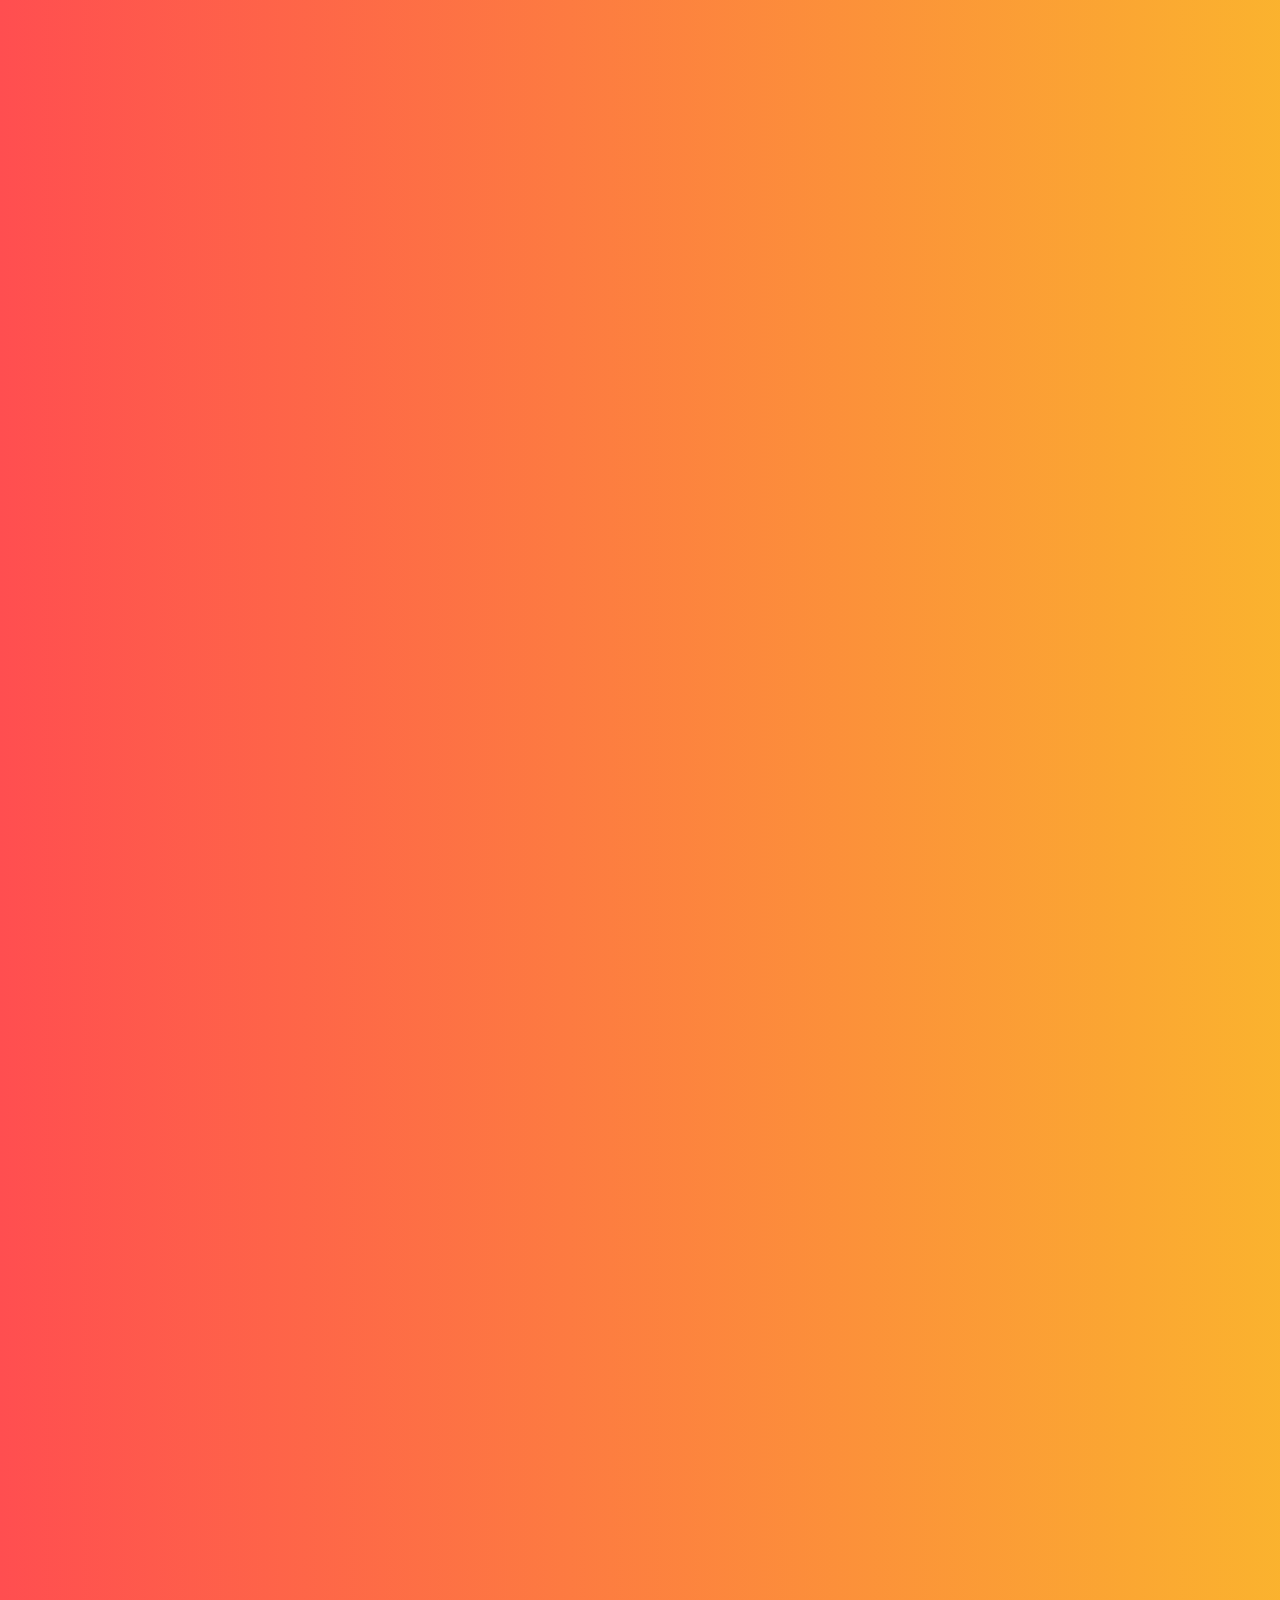
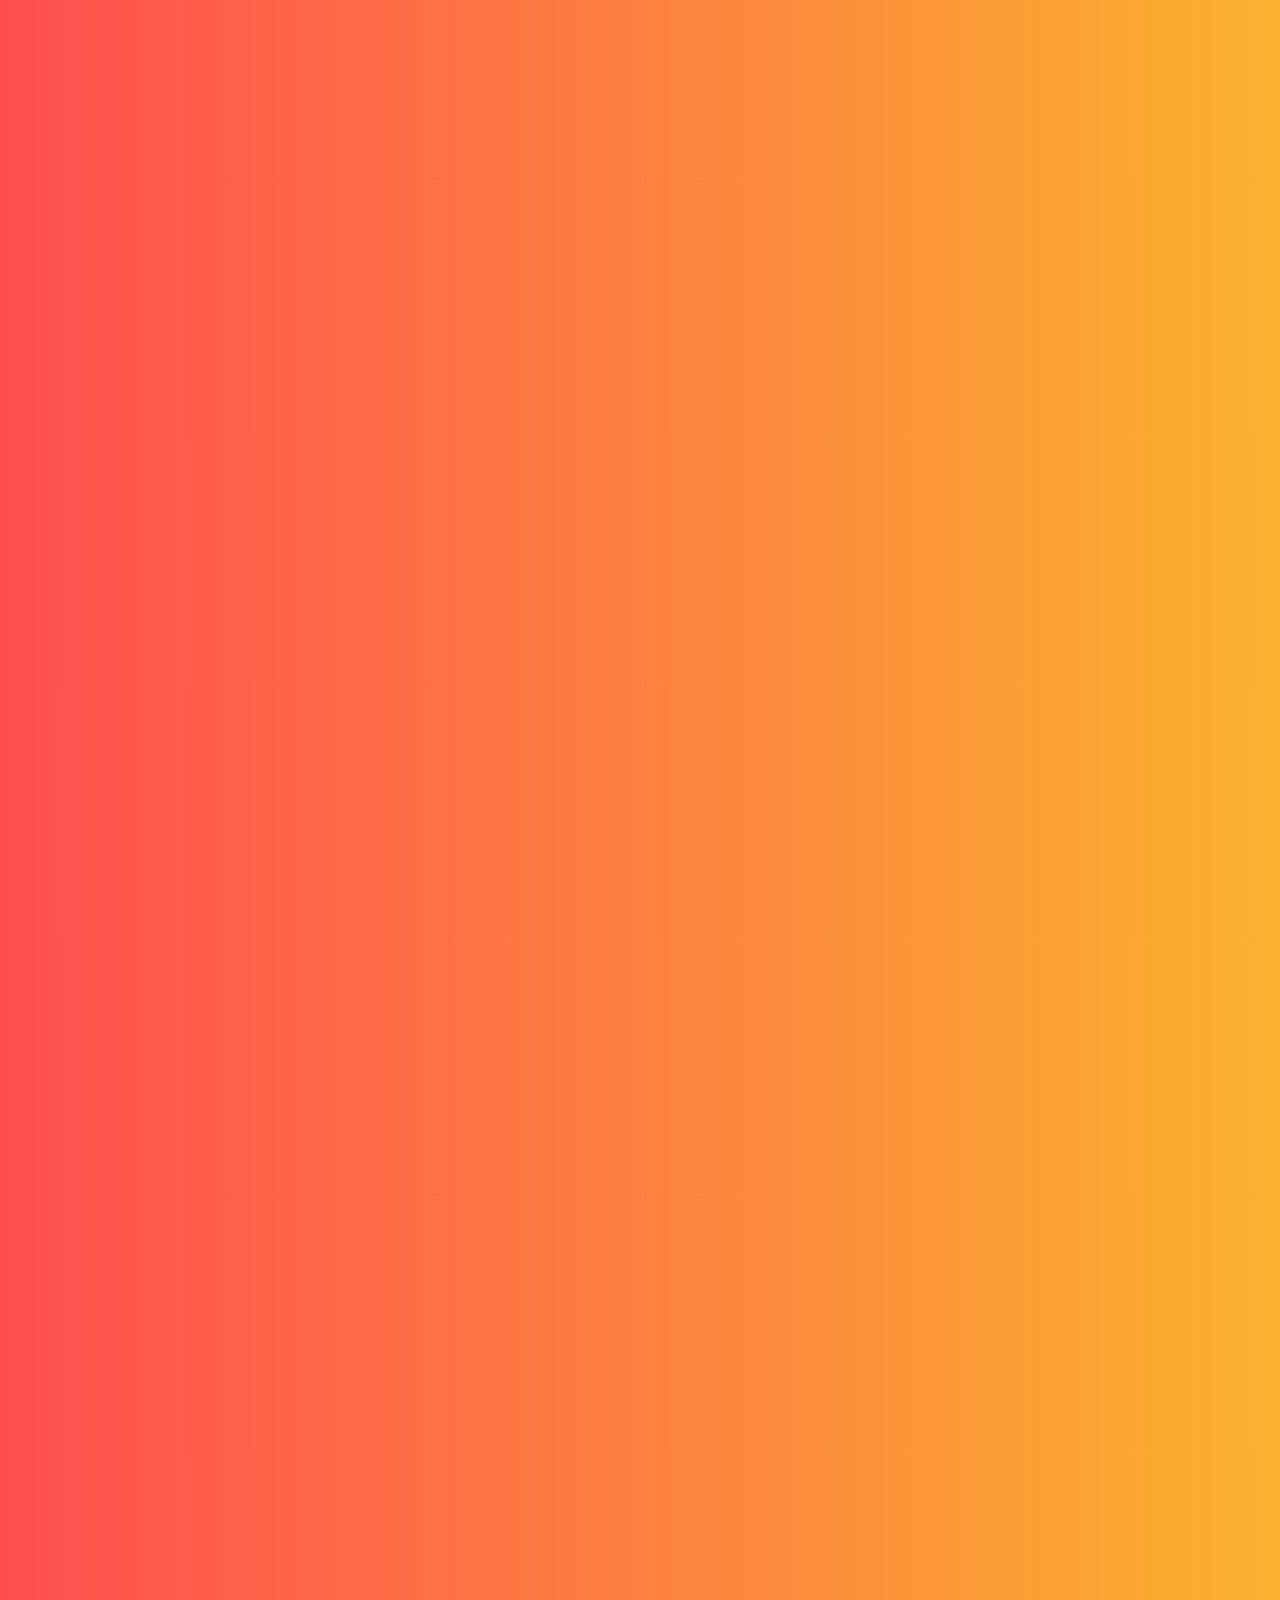
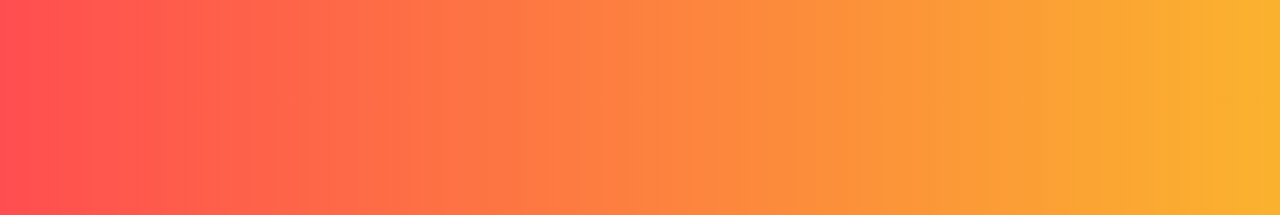
==== commit b539311e: "Final commit for pc responsive" ====
--- a/index.html
+++ b/index.html
@@ -5,7 +5,7 @@
         <meta http-equiv="X-UA-Compatible" content="IE=edge">
         <meta name="viewport" content="width=device-width, initial-scale=1.0">
         <link rel="stylesheet" href="styles.css">
-        <link rel="stylesheet" href="mobile.css">
+        <!-- <link rel="stylesheet" href="mobile.css"> -->
         <link rel="stylesheet" href="https://cdn.jsdelivr.net/npm/bootstrap@5.3.2/dist/css/bootstrap.min.css" integrity="sha384-T3c6CoIi6uLrA9TneNEoa7RxnatzjcDSCmG1MXxSR1GAsXEV/Dwwykc2MPK8M2HN" crossorigin="anonymous">
         <link rel="stylesheet" href="https://cdnjs.cloudflare.com/ajax/libs/font-awesome/6.5.2/css/all.min.css" integrity="sha512-SnH5WK+bZxgPHs44uWIX+LLJAJ9/2PkPKZ5QiAj6Ta86w+fsb2TkcmfRyVX3pBnMFcV7oQPJkl9QevSCWr3W6A==" crossorigin="anonymous" referrerpolicy="no-referrer" />
         <link rel="preconnect" href="https://fonts.googleapis.com">
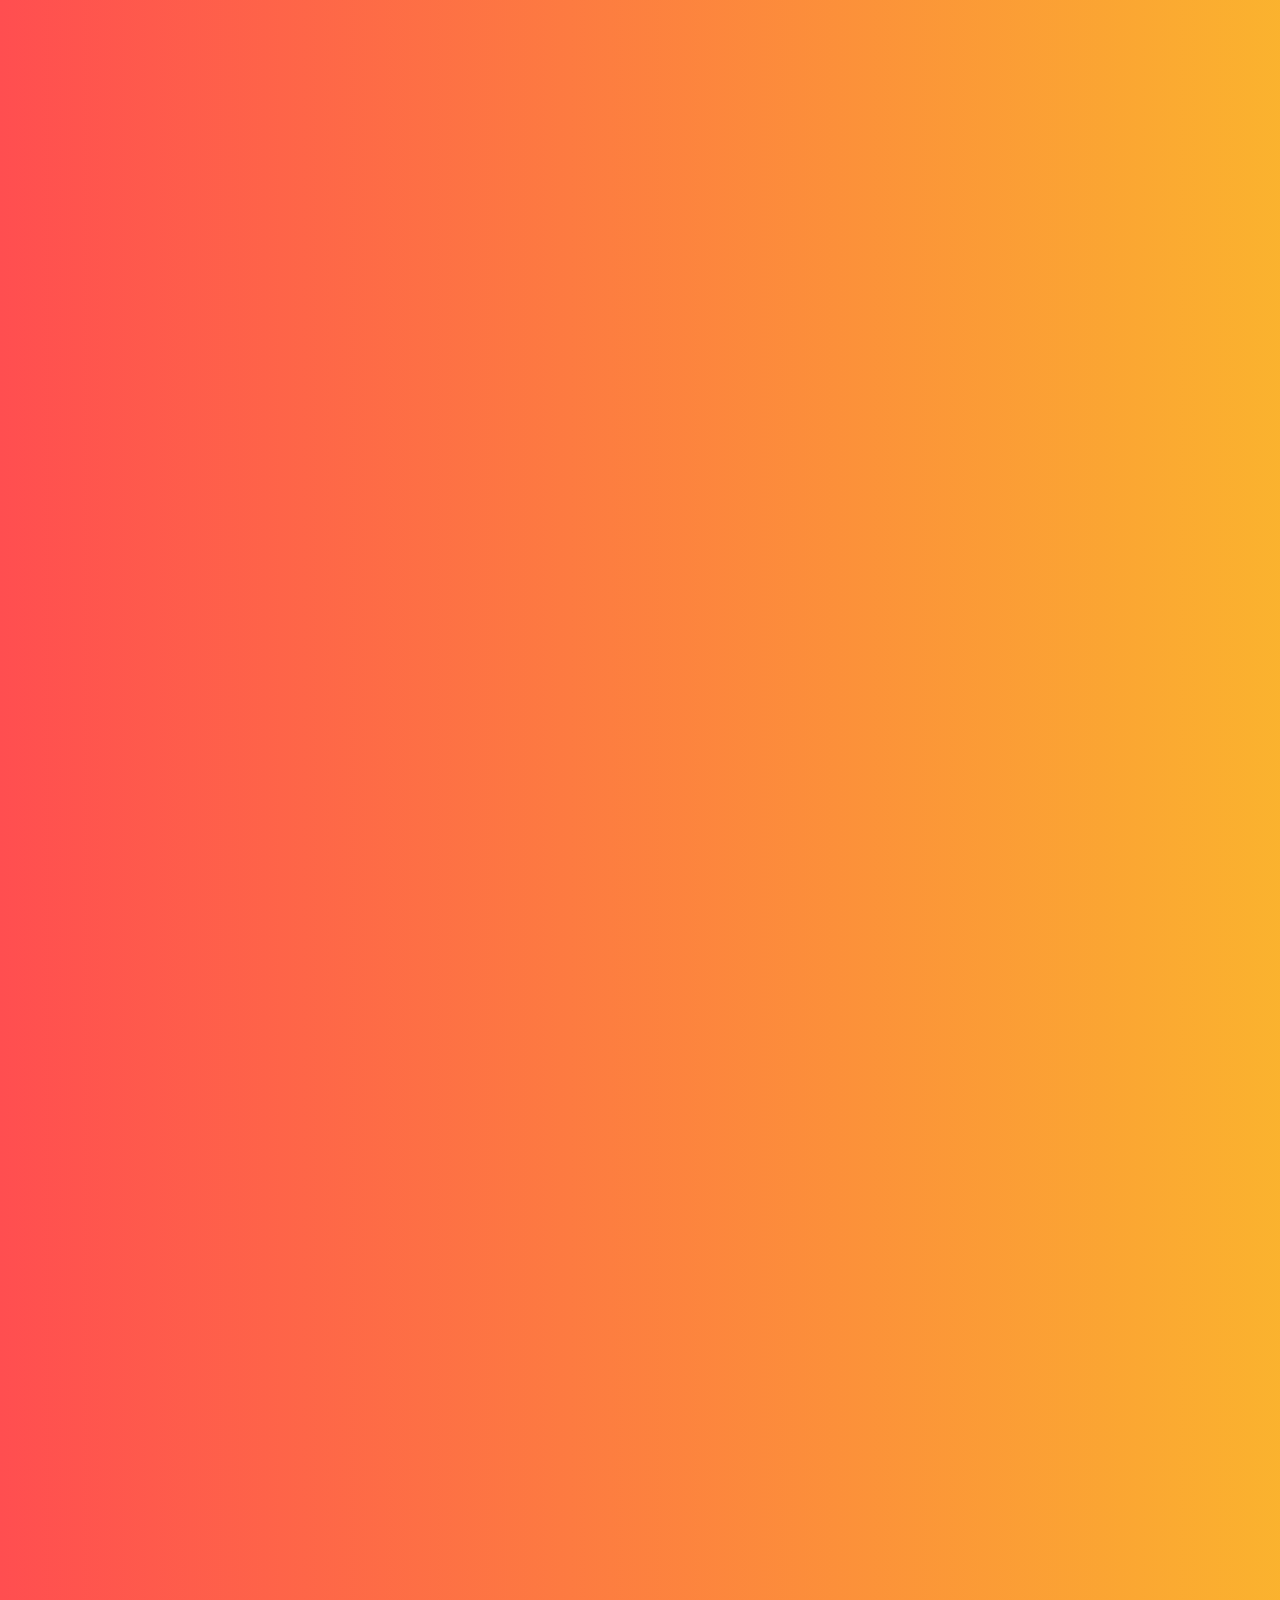
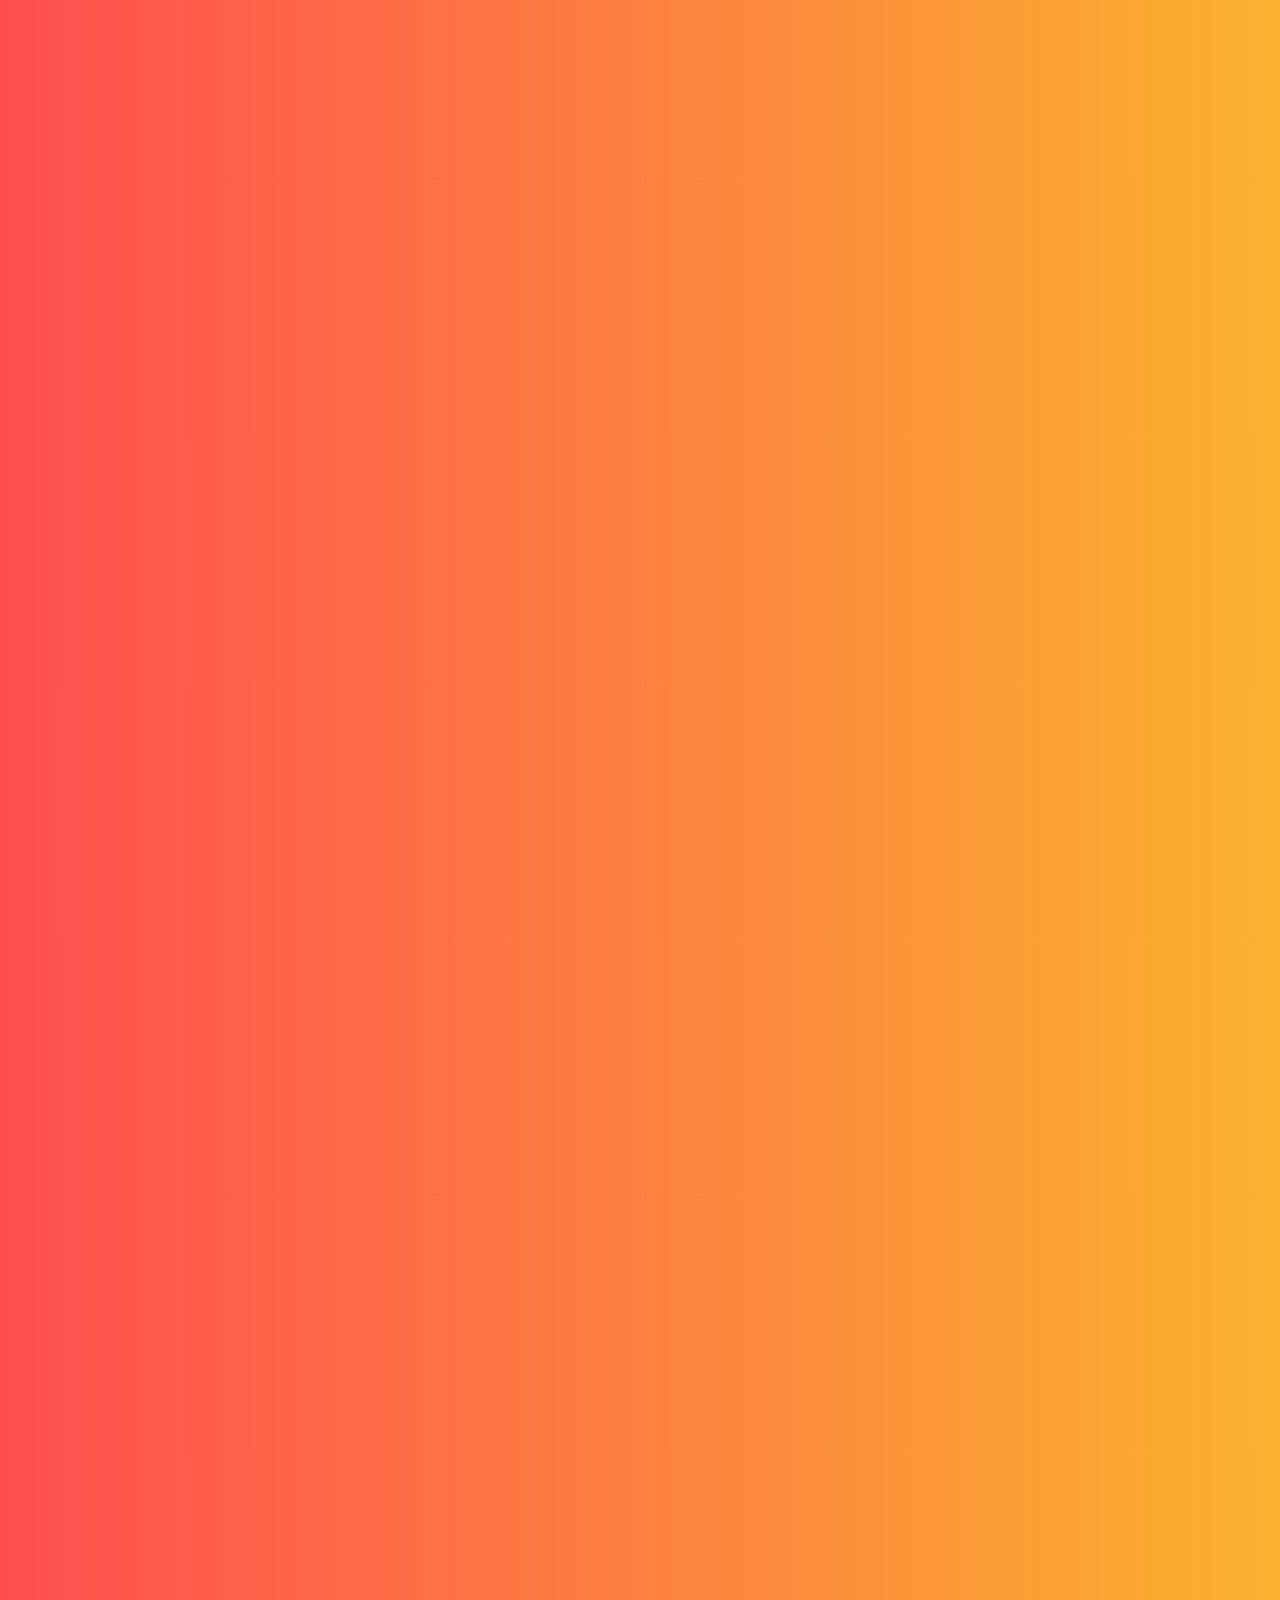
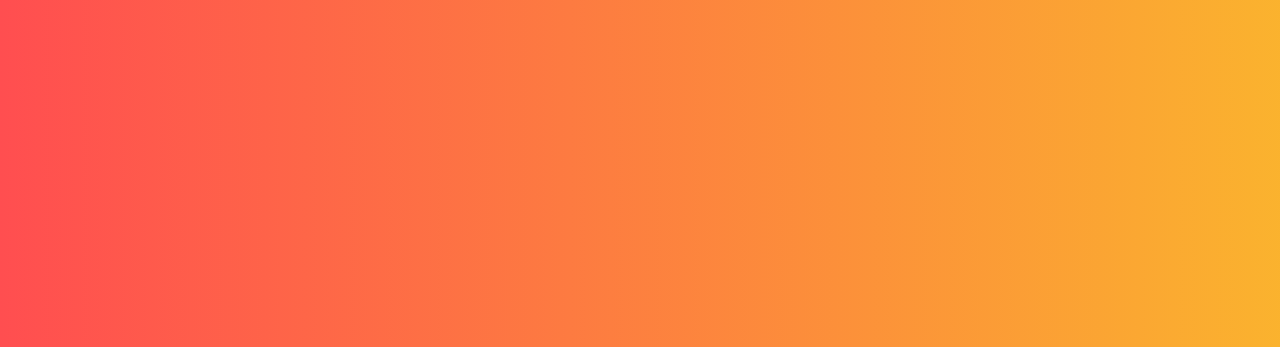
==== commit 0cfff23d: "MAking it mobile responsive" ====
--- a/index.html
+++ b/index.html
@@ -139,7 +139,7 @@
                     <section class="projects content">
                         <h2>Projects</h2>
                         <p>Here are a few projects I've worked on</p>
-                        <div class="project-cards">
+                        <div class="project-cards content">
                             <div class="card">
                                 <img src="assets/images/maxxfitness.png" alt="Project Image">
                                 <h3>Maxx Fitness</h3>
--- a/styles.css
+++ b/styles.css
@@ -1,31 +1,31 @@
 
 /* Style goes here*/
-* {
+/* * {
     margin: 0;
     padding: 0;
     box-sizing: border-box;
-  }
+  } */
   body {
     font-family: Arial, sans-serif;
     background: linear-gradient(90deg, #ff4e50, #f9d423, #ff00cc, #333399);
     background-size: 400% 400%;
     animation: gradient 15s ease infinite;
     justify-content: center;
-  }
+    margin: 0;
+    padding: 0;
+    min-height: 100vh; /* Ensure the background covers the full height */
+    display: flex;
+    flex-direction: column;
+}
   
   .content {
     opacity: 0;
     transition: opacity 2s ease-in-out;
-    /* margin: 50px 0; */
-    /* padding: 20px; */
-    
-    /* height: 100px; */
 }
   img{
     border-radius: 50px;
     position:relative;
     margin-top: 5px;
-    /* margin-bottom: 50px; */
   }
 
   @keyframes gradient {
@@ -39,92 +39,12 @@
       background-position: 0% 50%;
     }
   }
-  .formbold-mb-5 {
-    margin-bottom: 20px;
-  }
-  .formbold-pt-3 {
-    padding-top: 12px;
-  }
-  .formbold-main-wrapper {
-    display: flex;
-    align-items: center;
-    justify-content: center;
-    padding: 48px;
-  }
-
-  .formbold-form-wrapper {
-    margin: 0 auto;
-    max-width: 550px;
-    width: 100%;
-  }
-  .formbold-form-label {
-    display: block;
-    font-weight: 500;
-    font-size: 16px;
-    color: #07074d;
-    margin-bottom: 12px;
-  }
-  .formbold-form-label-2 {
-    font-weight: 600;
-    font-size: 20px;
-    margin-bottom: 20px;
-  }
-
-  .formbold-form-input {
-    width: 100%;
-    padding: 12px 24px;
-    border-radius: 6px;
-    border: 1px solid #e0e0e0;
-    background: white;
-    font-weight: 500;
-    font-size: 16px;
-    color: #6b7280;
-    outline: none;
-    resize: none;
-  }
-  .formbold-form-input:focus {
-    border-color: #6a64f1;
-    box-shadow: 0px 3px 8px rgba(0, 0, 0, 0.05);
-  }
-
-  .formbold-btn {
-    text-align: center;
-    font-size: 16px;
-    border-radius: 6px;
-    padding: 14px 32px;
-    border: none;
-    font-weight: 600;
-    background-color: #6a64f1;
-    color: white;
-    width: 100%;
-    cursor: pointer;
-  }
-  .formbold-btn:hover {
-    box-shadow: 0px 3px 8px rgba(0, 0, 0, 0.05);
-  }
-
-  .formbold--mx-3 {
-    margin-left: -12px;
-    margin-right: -12px;
-  }
-  .formbold-px-3 {
-    padding-left: 12px;
-    padding-right: 12px;
-  }
-  .flex {
-    display: flex;
-  }
-  .flex-wrap {
-    flex-wrap: wrap;
-  }
-  .w-full {
-    width: 100%;
-  }
-  @media (min-width: 540px) {
+
+  /* @media (min-width: 540px) {
     .sm\:w-half {
       width: 50%;
     }
-  }
+  } */
   .my-doings{
     display: flex;
     flex-direction: row;
@@ -209,15 +129,6 @@
     margin: 0;
   }
 
-  .social-icons {
-    width:20%;
-    list-style-type: none;
-    display: flex;
-    justify-content: left;   
-    font-size: 30px;
-    margin-left: 7%;
-    
-  }
   .fa-instagram:hover{
     transition: transform 0.2s;
     transform: scale(1.2);
@@ -236,17 +147,6 @@
     transition: transform 0.2s;
     transform: scale(1.2);
     color: #5865F2;
-  }
-  .social-icons li {
-    position: relative;
-    margin-right: 80px;     
-  }
-  .social-icons li a {
-    text-decoration: none;  
-    color: inherit;         
-  }
-  .social-icons li:last-child {
-    margin-right: 0;        
   }
 
   @media (min-width: 992px) {
@@ -267,7 +167,7 @@
     }
   }
   /* iphone container */
-  @media (min-width: 992px) {
+ 
     .apple {
       width:30%;
       display: flex;
@@ -276,7 +176,7 @@
       height: 100vh;
       margin: 0;
   }
-}
+
 
 .iphone-container {
     width: 300px;
@@ -305,7 +205,7 @@
     object-position: 89% 20%;
 }
 .dynamic-island {
-    width: 126px;
+    width: 110px;
     height: 37px;
     background-color: #000;
     position: absolute;
@@ -606,4 +506,371 @@
   color: #666;
   margin-bottom: 30px;
   text-align: center;
-}+}
+
+
+
+  @media (max-width: 992px) {
+    body {
+      font-family: Arial, sans-serif;
+      background: linear-gradient(90deg, #ff4e50, #f9d423, #ff00cc, #333399);
+      background-size: 400% 400%;
+      /* animation: gradient 15s ease infinite; */
+      justify-content: center;
+      margin: 0;
+      padding: 0;
+      min-height: 100vh;
+      display: flex;
+      flex-direction: column;
+    }
+    
+    .content {
+      opacity: 0;
+      transition: opacity 2s ease-in-out;
+    }
+    
+    img {
+      border-radius: 50px;
+      position: relative;
+      margin-top: 5px;
+    }
+  
+    /* @keyframes gradient {
+      0% {
+        background-position: 0% 50%;
+      }
+      50% {
+        background-position: 100% 50%;
+      }
+      100% {
+        background-position: 0% 50%;
+      }
+    } */
+  
+    .my-doings {
+      display: flex;
+      flex-direction: row;
+      font-optical-sizing: auto;
+      font-size: 150%;
+      width: 90%;
+      background-color: #ffffff; 
+      box-shadow: 0 4px 8px rgba(0, 0, 0, 0.1); 
+      border-radius: 10px; 
+      padding: 20px;
+      margin: 20px 0; 
+    }
+  
+    .info {
+      display: flex;
+      align-items: flex-start;
+      justify-content: center;
+      padding: 20px;
+      margin-top: 20px;
+    }
+  
+    .memoji {
+      margin-right: 10px;
+    }
+  
+    .my-doings1, .my-doings3 {
+      display: flex;
+      flex-direction: column;
+      font-family: Arial, sans-serif;
+      font-optical-sizing: auto;
+      font-size: 150%;
+      width: 90%;
+      background-color: #ffffff; 
+      box-shadow: 0 4px 8px rgba(0, 0, 0, 0.1); 
+      border-radius: 10px; 
+      padding: 20px; 
+      margin: 20px 0;
+    }
+  
+    .info1 {
+      display: flex;
+      align-items: flex-start;
+      justify-content: center;
+      padding: 20px;
+      margin-bottom: 20px;
+    }
+  
+    .memoji2 {
+      margin-right: 20px;
+    }
+  
+    .my-doings1 > div {
+      display: flex;
+      flex-direction: column;
+      justify-content: center;
+    }
+  
+    .my-doings1 ul {
+      list-style-type: none;
+      padding-left: 0;
+    }
+  
+    .my-doings1 li {
+      display: flex;
+      align-items: flex-start;
+      margin-bottom: 5px;
+    }
+  
+    .my-doings1 li img {
+      margin-right: 10px;
+    }
+  
+    .my-doings1 h4 {
+      margin: 0;
+    }
+  
+    .my-doings1 p {
+      margin: 5px 0 0;
+    }
+  
+    ul {
+      list-style-type: none;
+      padding: 0;
+      margin: 0;
+    }
+  
+    .fa-instagram:hover,
+    .fa-x-twitter:hover,
+    .fa-github:hover,
+    .fa-discord:hover {
+      transition: transform 0.2s;
+      transform: scale(1.2);
+    }
+  
+    .intro {
+      width: 100%;
+      margin: 0 auto;
+      padding-bottom: 20px;
+      display: flex;
+      justify-content: center;
+      font-family: Arial, sans-serif;
+      color: rgb(2, 0, 9);
+      opacity: 0;
+    transition: opacity 2s ease-in-out;
+
+    }
+  
+    /* iPhone container */
+    .apple {
+      width: 50%;
+      display: flex;
+      justify-content: center;
+      align-items: center;
+      height: auto;
+      margin: 20px auto;
+      opacity: 0;
+      transition: opacity 2s ease-in-out;
+    }
+  
+    .iphone-container {
+      width: 90%;
+      height: auto;
+      background-color: #1c1c1e;
+      border-radius: 30px;
+      box-shadow: 0 0 20px rgba(0,0,0,0.3);
+      position: relative;
+      overflow: hidden;
+    }
+  
+    .iphone-screen {
+      width: 100%;
+      height: auto;
+      border-radius: 20px;
+      overflow: hidden;
+      position: relative;
+      top: 0;
+      left: 0;
+      bottom: 0;
+    }
+  
+    .photo {
+      width: 100%;
+      height: auto;
+      object-fit: cover;
+      object-position: 50% 50%;
+    }
+  
+    .dynamic-island {
+      width: 90px;
+      height: 30px;
+      background-color: #000;
+      position: absolute;
+      top: 15px;
+      left: 50%;
+      transform: translateX(-50%);
+      border-radius: 15px;
+      z-index: 10;
+    }
+  
+    .button {
+      background-color: #1c1c1e;
+      position: absolute;
+    }
+  
+    .power-button {
+      width: 3px;
+      height: 50px;
+      right: -2px;
+      top: 100px;
+      border-top-left-radius: 2px;
+      border-bottom-left-radius: 2px;
+    }
+  
+    .volume-up {
+      width: 3px;
+      height: 35px;
+      left: -2px;
+      top: 100px;
+      border-top-right-radius: 2px;
+      border-bottom-right-radius: 2px;
+    }
+  
+    .volume-down {
+      width: 3px;
+      height: 35px;
+      left: -2px;
+      top: 140px;
+      border-top-right-radius: 2px;
+      border-bottom-right-radius: 2px;
+    }
+  
+    .pop-up {
+      animation: popup 1s ease-out;
+    }
+  
+    .navbar-brand .navbar-nav {
+      font-family: 'Ubuntu', sans-serif;
+      font-weight: bold;
+      width: 90%;
+      padding-top: 10px;
+      padding-left: 5%;
+    }
+  
+    .nav-link {
+      padding: 0 5%;
+    }
+  
+    #navbar {
+      width: 100%;
+      justify-content: center;
+    }
+  
+    /* Info center */
+    .card {
+      box-shadow: 0 4px 8px 0 rgba(0,0,0,0.2);
+      transition: 0.3s;
+      width: 90%;
+      background-color: #23d5ab;
+      margin: 20px auto;
+    }
+  
+    .card:hover {
+      box-shadow: 0 8px 16px 0 rgba(0,0,0,0.2);
+    }
+  
+    .container-det {
+      padding: 2px 16px;
+    }
+  
+    /* Projects */
+    .projects {
+      font-family: Arial, sans-serif;
+      margin: 0;
+      padding: 20px;
+      text-align: center;
+      margin-bottom: 40px;
+    }
+  
+    .projects h2 {
+      font-size: 30px;
+      margin-bottom: 10px;
+    }
+  
+    .projects p {
+      font-size: 16px;
+      color: #666;
+      margin-bottom: 20px;
+    }
+  
+    .project-cards {
+      display: flex;
+      justify-content: center;
+      gap: 20px;
+      flex-wrap: wrap;
+    }
+  
+    .card img {
+      width: 100%;
+      border-radius: 8px;
+      margin-bottom: 15px;
+    }
+  
+    .card h3 {
+      font-size: 22px;
+      margin-bottom: 10px;
+    }
+  
+    .card p {
+      color: #666;
+      font-size: 14px;
+      margin-bottom: 15px;
+    }
+  
+    .tags {
+      display: flex;
+      flex-wrap: wrap;
+      gap: 10px;
+      margin-bottom: 15px;
+    }
+  
+    .tags span {
+      background-color: #e1e5e9;
+      color: #333;
+      padding: 5px 10px;
+      border-radius: 5px;
+      font-size: 14px;
+    }
+  
+    .links a {
+      display: inline-block;
+      margin-right: 10px;
+      padding: 10px 20px;
+      border-radius: 5px;
+      color: white;
+      text-decoration: none;
+      font-size: 14px;
+    }
+  
+    .live-demo {
+      background-color: #28a745;
+    }
+  
+    .demo, .github {
+      background-color: #007bff;
+    }
+  
+    .projects1 h2 {
+      padding-top: 30px;
+      font-size: 30px;
+      margin-bottom: 10px;
+      font-family: Arial, sans-serif;
+      margin: 0;
+      padding: 20px;
+      text-align: center;
+    }
+  
+    .projects1 p {
+      font-size: 16px;
+      color: #666;
+      margin-bottom: 20px;
+      text-align: center;
+    }
+  }
+  
+
+
+
